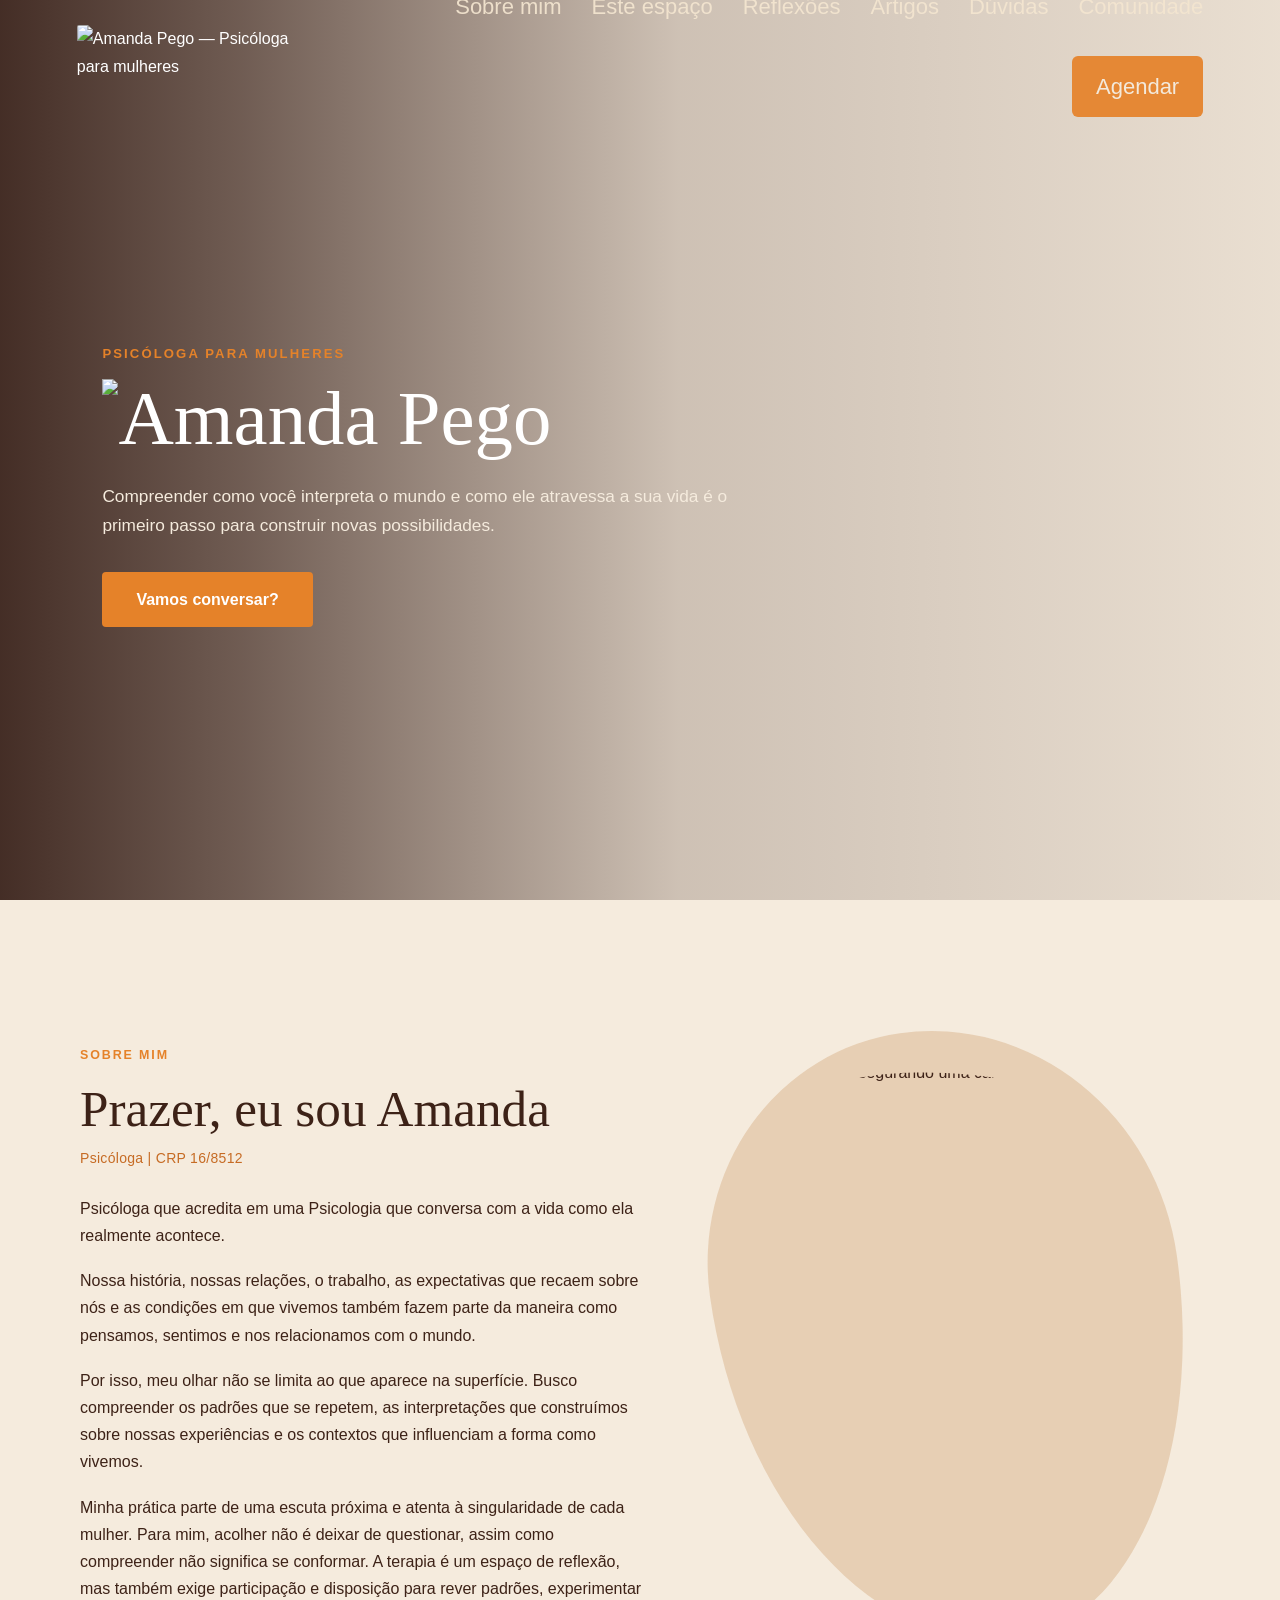
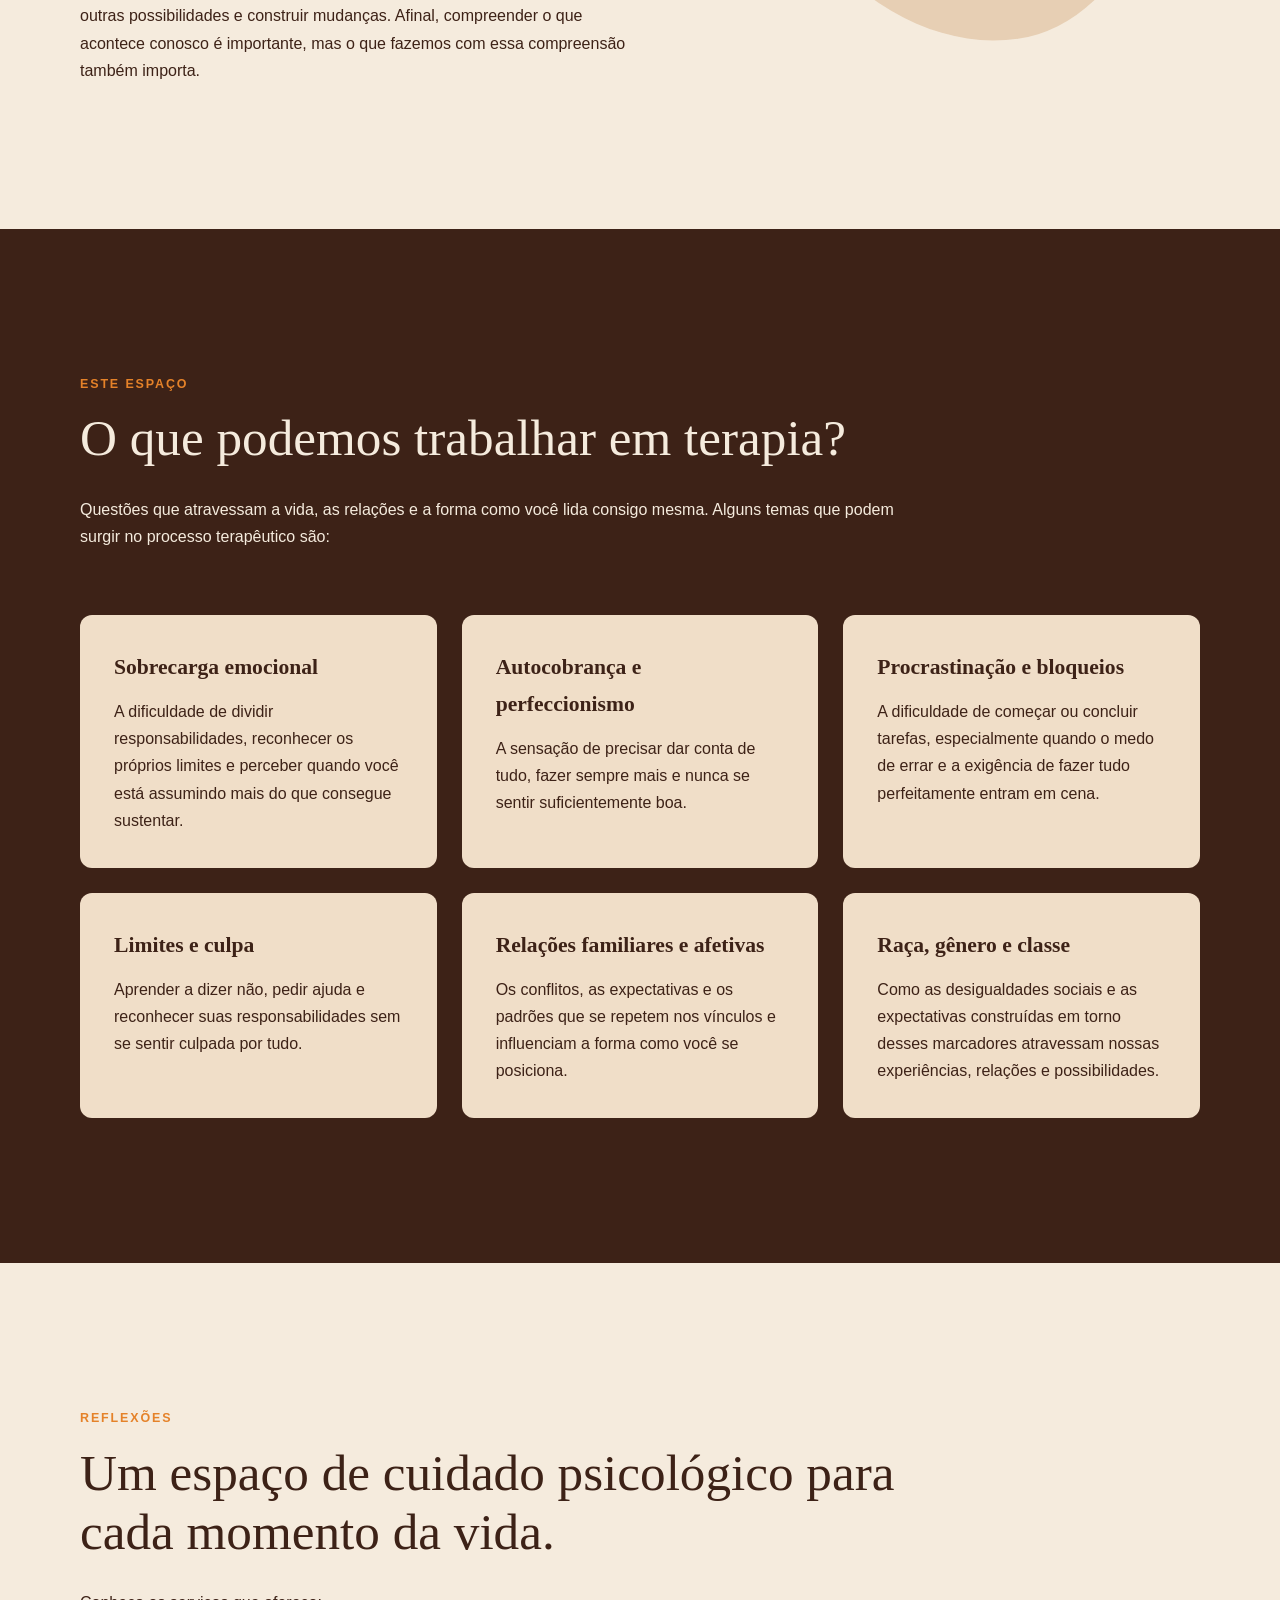
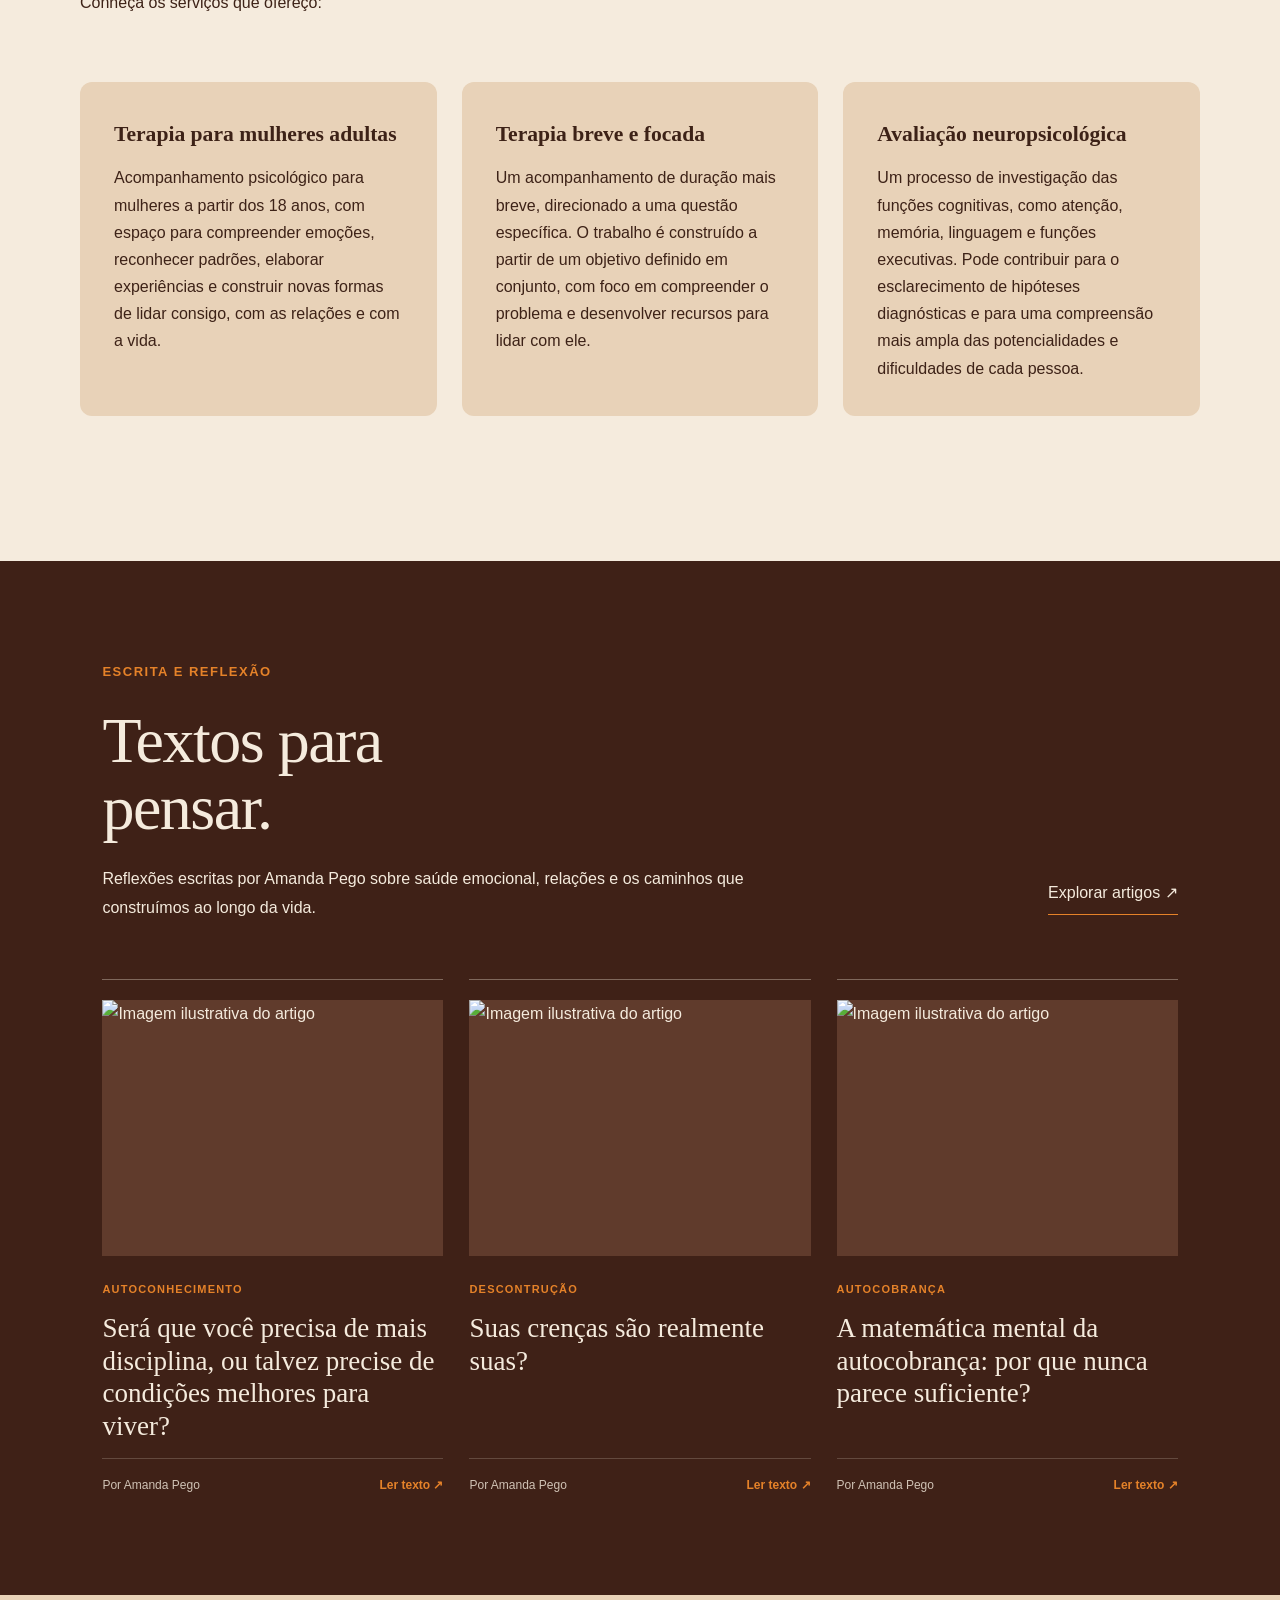
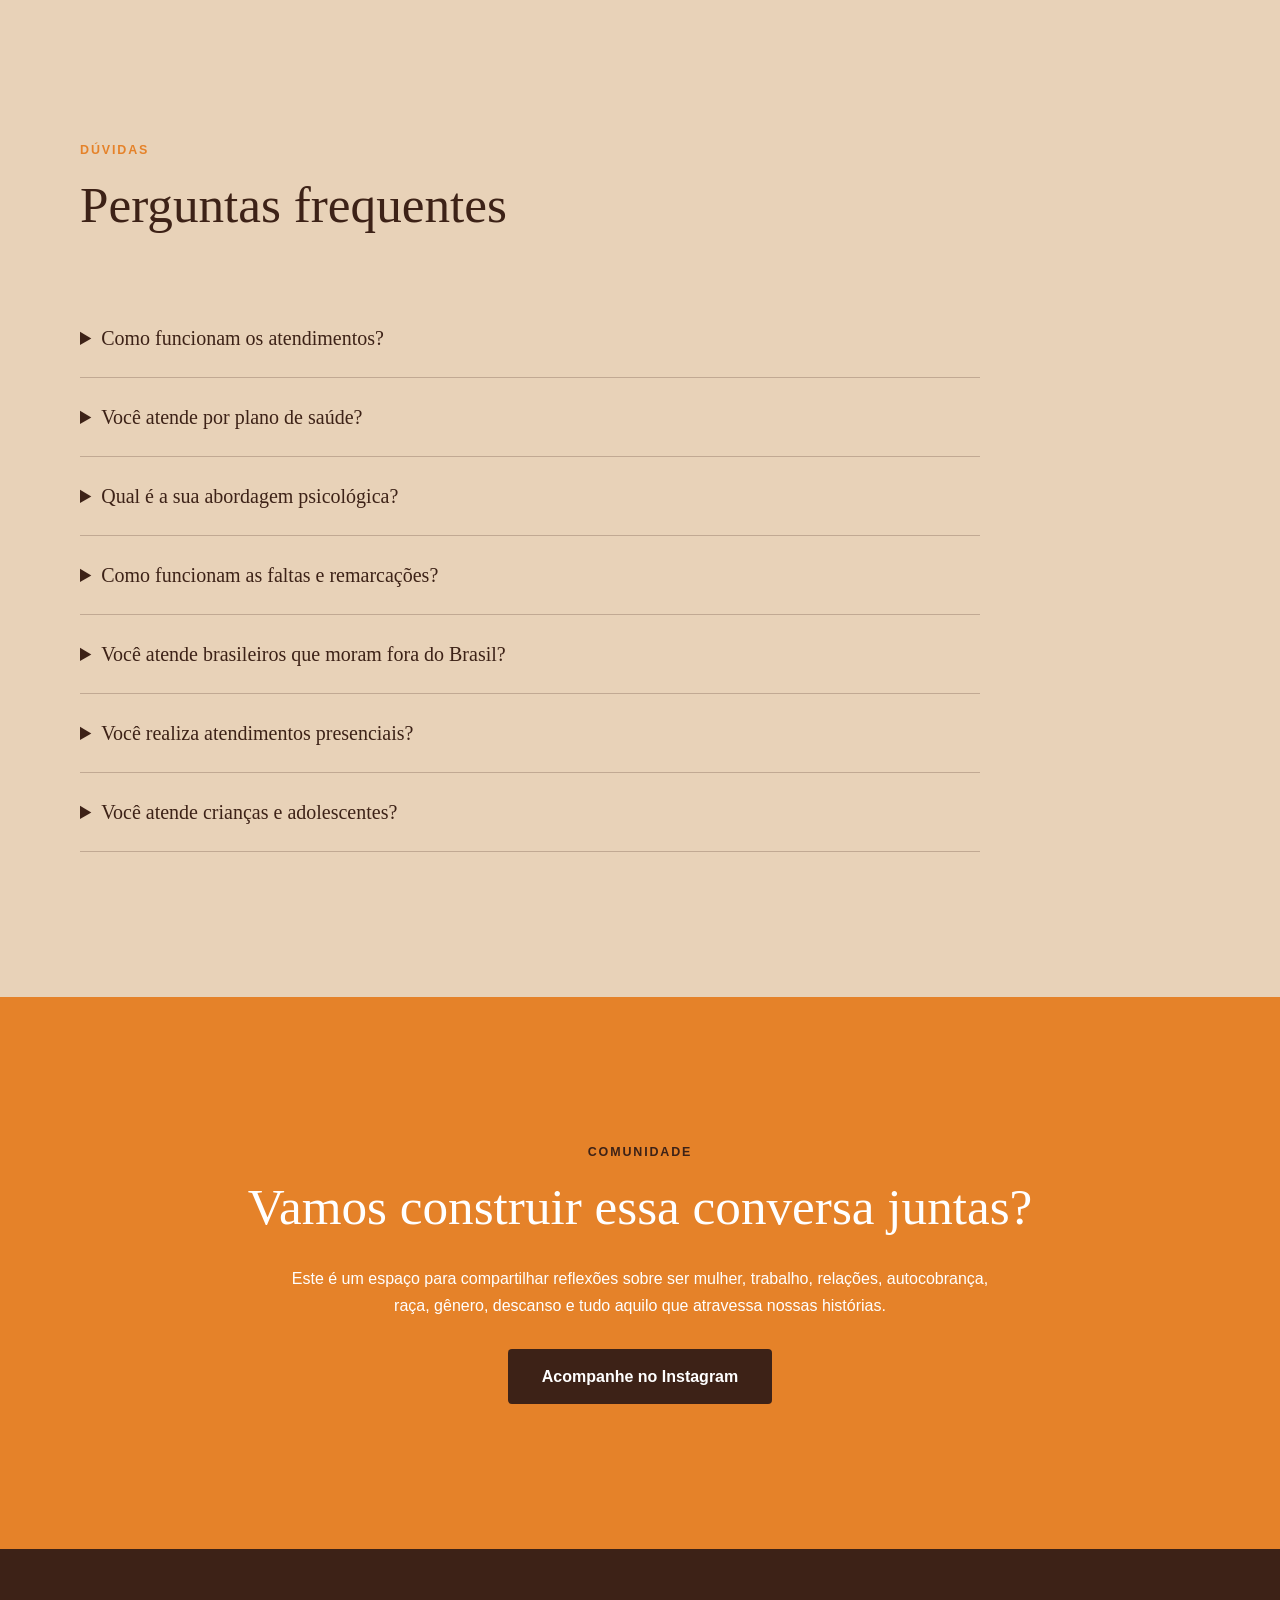
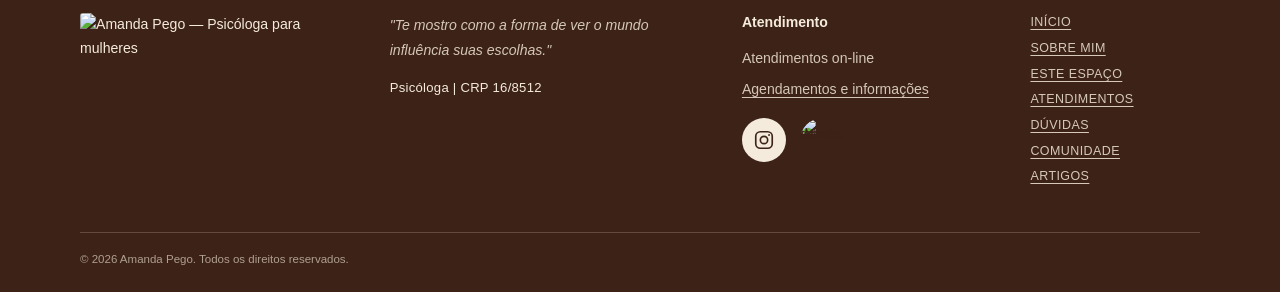
==== index.html @ 1287acab "Add files via upload" ====
<!DOCTYPE html>
<html lang="pt-BR">
<head>
<meta charset="UTF-8">
<meta name="viewport" content="width=device-width, initial-scale=1.0">
<title>Amanda Pego | Psicóloga para mulheres</title>

  <link rel="stylesheet" href="style.css">
</head>
<body>

<svg width="0" height="0" aria-hidden="true" focusable="false" style="position:absolute">
  <defs>
<clipPath id="organic-photo-shape" clipPathUnits="objectBoundingBox">
  <path d="
    M .20,.045
    C .29,.012 .53,.012 .70,.055
    C .84,.095 .92,.155 .94,.235
    C .965,.325 .915,.385 .895,.445
    C .875,.505 .895,.545 .945,.605
    C .995,.665 .985,.735 .945,.795
    C .895,.865 .795,.895 .705,.925
    C .615,.955 .565,.995 .455,.985
    C .355,.975 .315,.935 .225,.915
    C .125,.89 .075,.825 .065,.745
    C .055,.665 .085,.605 .065,.535
    C .04,.45 .02,.37 .04,.285
    C .065,.19 .105,.085 .20,.045
    Z"/>
</clipPath>
  </defs>
</svg>

<section class="hero" id="inicio">
  <header class="topbar">
    <a class="brand" href="#inicio"><img src="assets/Ativo 12.svg" alt="Amanda Pego — Psicóloga para mulheres" class="official-logo"></a>
    <button class="menu-toggle" aria-label="Abrir menu" aria-controls="mobile-menu" aria-expanded="false">
      <span></span><span></span><span></span>
    </button>
    <nav>
      <a href="#sobre">Sobre mim </a>
      <a href="#espaco">Este espaço</a>
      <a href="#reflexoes">Reflexões</a>
      <a href="#artigos">Artigos</a>
      <a href="#duvidas">Dúvidas</a> 
      <a href="#comunidade">Comunidade</a>
      <a href="#agendamento" class="btn-agendar">Agendar</a>
    </nav>
  </header>
  <div class="menu-backdrop" aria-hidden="true"></div>
  <aside class="mobile-menu" id="mobile-menu" aria-hidden="true">
    <button class="menu-close" aria-label="Fechar menu">×</button>  
    <div class="mobile-menu-title"><a href="#agendamento" class="btn-agendar">Agendar</a></div>
    <nav class="mobile-nav">
      <a href="#sobre">Sobre mim</a>
      <a href="#espaco">Este espaço</a>
      <a href="#reflexoes">Reflexões</a>
      <a href="#artigos">Artigos</a>
      <a href="#duvidas">Dúvidas</a>
      <a href="#comunidade">Comunidade</a>
    </nav>
  </aside>

  <div class="hero-content">
    <p class="eyebrow">Psicóloga para mulheres</p>
    <h1><img src="assets/Ativo 14.svg" alt="Amanda Pego" class="logo"></h1>
    <p class="hero-lead">Compreender como você interpreta o mundo e como ele atravessa a sua vida é o primeiro passo para construir novas possibilidades.</p>
    <a class="btn" href="#sobre">Vamos conversar?</a>
  </div>
</section>

<main>
<section class="intro" id="sobre"><div class="wrap two-col">
 <div><p class="kicker">Sobre mim</p><h2>Prazer, eu sou Amanda</h2>
  <p class="crp-amanda">
    Psicóloga | CRP 16/8512
</p>
 <p>Psicóloga que acredita em uma Psicologia que conversa com a vida como ela realmente acontece.</p>
 <p>Nossa história, nossas relações, o trabalho, as expectativas que recaem sobre nós e as condições em que vivemos também fazem parte da maneira como pensamos, sentimos e nos relacionamos com o mundo.</p>
 <p>Por isso, meu olhar não se limita ao que aparece na superfície. Busco compreender os padrões que se repetem, as interpretações que construímos sobre nossas experiências e os contextos que influenciam a forma como vivemos.</p>
 <p>Minha prática parte de uma escuta próxima e atenta à singularidade de cada mulher. Para mim, acolher não é deixar de questionar, assim como compreender não significa se conformar. A terapia é um espaço de reflexão, mas também exige participação e disposição para rever padrões, experimentar outras possibilidades e construir mudanças. Afinal, compreender o que acontece conosco é importante, mas o que fazemos com essa compreensão também importa.  </p>

</div>
 <div class="about-photo"><img src="assets/foto-sobre.jpg" alt="Amanda Pego segurando uma caneca"></div>
</div></section>

<section class="service" id="espaco"><div class="wrap">
 <div class="section-heading"><p class="kicker">Este espaço</p><h2>O que podemos trabalhar em terapia?</h2>
 <p>Questões que atravessam a vida, as relações e a forma como você lida consigo mesma. Alguns temas que podem surgir no processo terapêutico são:</p></div>
 <div class="pain-grid">
  <article><h3>Sobrecarga emocional</h3><p>A dificuldade de dividir responsabilidades, reconhecer os próprios limites e perceber quando você está assumindo mais do que consegue sustentar.</p></article>
  <article><h3>Autocobrança e perfeccionismo</h3><p>A sensação de precisar dar conta de tudo, fazer sempre mais e nunca se sentir suficientemente boa.</p></article>
  <article><h3>Procrastinação e bloqueios</h3><p>A dificuldade de começar ou concluir tarefas, especialmente quando o medo de errar e a exigência de fazer tudo perfeitamente entram em cena.</p></article>
   <article><h3>Limites e culpa</h3><p>Aprender a dizer não, pedir ajuda e reconhecer suas responsabilidades sem se sentir culpada por tudo.</p></article>
  <article><h3>Relações familiares e afetivas</h3><p>Os conflitos, as expectativas e os padrões que se repetem nos vínculos e influenciam a forma como você se posiciona.</p></article>
  <article><h3>Raça, gênero e classe</h3><p>Como as desigualdades sociais e as expectativas construídas em torno desses marcadores atravessam nossas experiências, relações e possibilidades.</p></article>
 </div>
</div></section>

<section class="pain" id="reflexoes"><div class="wrap">
 <div class="section-heading"><p class="kicker">Reflexões</p><h2>Um espaço de cuidado psicológico para cada momento da vida.</h2>
 <p>Conheça os serviços que ofereço:</p></div>
 <div class="pain-grid">
  <article><h3>Terapia para mulheres adultas</h3><p>Acompanhamento psicológico para mulheres a partir dos 18 anos, com espaço para compreender emoções, reconhecer padrões, elaborar experiências e construir novas formas de lidar consigo, com as relações e com a vida.</p></article>
  <article><h3>Terapia breve e focada</h3><p>Um acompanhamento de duração mais breve, direcionado a uma questão específica. O trabalho é construído a partir de um objetivo definido em conjunto, com foco em compreender o problema e desenvolver recursos para lidar com ele.</p></article>
  <article><h3>Avaliação neuropsicológica</h3><p>Um processo de investigação das funções cognitivas, como atenção, memória, linguagem e funções executivas. Pode contribuir para o esclarecimento de hipóteses diagnósticas e para uma compreensão mais ampla das potencialidades e dificuldades de cada pessoa.</p></article>
 </div>
</div></section>





<section class="artigos-amanda" id="artigos">
  <div class="artigos-container">

    <span class="artigos-etiqueta">ESCRITA E REFLEXÃO</span>

    <div class="artigos-cabecalho">
      <div>
        <h2>Textos para<br> pensar.</h2>
        <p class="artigos-intro">
          Reflexões escritas por Amanda Pego sobre saúde emocional,
          relações e os caminhos que construímos ao longo da vida.
        </p>
      </div>

      <a href="#lista-artigos" class="artigos-link">
        Explorar artigos ↗
      </a>
    </div>

    <div class="artigos-grid" id="lista-artigos">

      <!-- ARTIGO 1 -->
      <article class="artigo-card">

        <a href="artigo-1.html" class="artigo-imagem">
          <!-- SUBSTITUA PELO CAMINHO DA SUA IMAGEM -->
          <img
            src="assets/artigo 1.jpg"
            alt="Imagem ilustrativa do artigo"
            loading="lazy"
          >
        </a>

        <div class="artigo-conteudo">
          <span class="artigo-categoria">AUTOCONHECIMENTO</span>

          <h3>
            <a href="artigo-1.html">
              Será que você precisa de mais disciplina, ou talvez precise de condições melhores para viver?

            </a>
          </h3>
          <div class="artigo-rodape">
            <span>Por Amanda Pego</span>
            <a href="artigo-1.html" aria-label="Ler artigo">
              Ler texto <span aria-hidden="true">↗</span>
            </a>
          </div>
        </div>
      </article>

      <!-- ARTIGO 2 -->
      <article class="artigo-card">

        <a href="artigo-2.html" class="artigo-imagem">
          <img
            src="assets/artigo 2.jpg"
            alt="Imagem ilustrativa do artigo"
            loading="lazy"
          >
        </a>

        <div class="artigo-conteudo">
          <span class="artigo-categoria">DESCONTRUÇÃO</span>

          <h3>
            <a href="artigo-2.html">
              Suas crenças são realmente suas?





            </a>
          </h3>
          <div class="artigo-rodape">
            <span>Por Amanda Pego</span>
            <a href="artigo-2.html" aria-label="Ler artigo">
              Ler texto <span aria-hidden="true">↗</span>
            </a>
          </div>
        </div>
      </article>

      <!-- ARTIGO 3 -->
      <article class="artigo-card">

        <a href="artigo-3.html" class="artigo-imagem">
          <img
            src="assets/artigo 3.png"
            alt="Imagem ilustrativa do artigo"
            loading="lazy"
          >
        </a>

        <div class="artigo-conteudo">
          <span class="artigo-categoria">AUTOCOBRANÇA</span>

          <h3>
            <a href="artigo-3.html">
              A matemática mental da autocobrança: por que nunca parece suficiente?
            </a>
          </h3>

        

          <div class="artigo-rodape">
            <span>Por Amanda Pego</span>
            <a href="artigo-3.html" aria-label="Ler artigo">
              Ler texto <span aria-hidden="true">↗</span>
            </a>
          </div>
        </div>
      </article>

    </div>
  </div>
</section>

<section class="faq" id="duvidas"><div class="wrap">
 <div class="section-heading"><p class="kicker">Dúvidas</p><h2>Perguntas frequentes</h2></div>
 <details><summary>Como funcionam os atendimentos?</summary><p>As sessões são on-line, por videochamada, com duração de 50 minutos. Você precisa apenas de um dispositivo com câmera e acesso à internet.</p></details>
 <details><summary>Você atende por plano de saúde?</summary><p>Não atendo diretamente por convênios. Emito recibo para solicitação de reembolso, caso seu plano ofereça essa possibilidade. Os pagamentos são feitos via Pix ou cartão.</p></details>
 <details><summary>Qual é a sua abordagem psicológica?</summary><p>Minha prática tem como base a Terapia Cognitivo-Comportamental (TCC) e abordagens comportamentais, em diálogo com a neuropsicologia e a Psicologia Social.</p></details>
 <details><summary>Como funcionam as faltas e remarcações?</summary><p>As remarcações devem ser solicitadas com pelo menos 24 horas de antecedência. As condições para cancelamentos fora desse prazo seguem o contrato terapêutico.</p></details>
 <details><summary>Você atende brasileiros que moram fora do Brasil?</summary><p>Sim. O atendimento on-line permite acompanhar brasileiros residentes no exterior, respeitando as condições necessárias para a prestação do serviço.</p></details>
  <details><summary>Você realiza atendimentos presenciais?</summary><p>A psicoterapia é exclusivamente on-line. Na avaliação neuropsicológica, a modalidade é definida caso a caso, considerando as necessidades da avaliação e os instrumentos autorizados para uso em cada formato.</p></details>
 <details><summary>Você atende crianças e adolescentes?</summary><p>Atualmente, meu trabalho é voltado para mulheres adultas, a partir dos 18 anos. Se precisar, posso indicar outros profissionais.  </p></details>
</div></section>

<section class="contact" id="comunidade"><div class="wrap community-box">
 <p class="kicker">Comunidade</p><h2>Vamos construir essa conversa juntas?</h2>
 <p>Este é um espaço para compartilhar reflexões sobre ser mulher, trabalho, relações, autocobrança, raça, gênero, descanso e tudo aquilo que atravessa nossas histórias.</p>
 <a class="btn" href="#">Acompanhe no Instagram</a>
</div></section>
</main>

<footer class="site-footer" id="rodape">
  <div class="wrap footer-grid">
    <!-- COLUNA 1: identidade visual -->
    <div class="footer-brand">
      <a href="#inicio" aria-label="Voltar ao início">
        <img src="assets/Ativo 12.svg" alt="Amanda Pego — Psicóloga para mulheres" class="footer-logo">
      </a>
    </div>

    <!-- COLUNA 2: apresentação profissional -->
    <div class="footer-about">
      <p><em>"Te mostro como a forma de ver o mundo influência suas escolhas."</em></p>
      <span class="footer-crp">Psicóloga | CRP 16/8512</span>
    </div>

    <!-- COLUNA 3: atendimento e contato -->
    <div class="footer-contact">
      <h2>Atendimento</h2>
      <p>Atendimentos on-line</p>
      <!-- Insira no href o link oficial de WhatsApp para agendamentos. -->
      <a href="#" class="footer-contact-link">Agendamentos e informações</a>
      <div class="footer-social" aria-label="Redes sociais">
        <a href="#" class="footer-social-link" aria-label="Instagram" title="Instagram">
          <svg viewBox="0 0 24 24" aria-hidden="true"><rect x="3" y="3" width="18" height="18" rx="5"/><circle cx="12" cy="12" r="4"/><circle cx="17.5" cy="6.5" r="1" class="social-dot"/></svg>
        </a>
        <a href="#" class="footer-social-link footer-whatsapp-link" aria-label="WhatsApp" title="WhatsApp">
          <img src="assets/whatsapp-rodape.png" alt="Ícone do WhatsApp" class="footer-whatsapp-icon">
        </a>
      </div>
    </div>

    <!-- COLUNA 4: navegação -->
    <nav class="footer-nav" aria-label="Navegação do rodapé">
      <a href="#inicio">INÍCIO</a>
      <a href="#sobre">SOBRE MIM</a>
      <a href="#espaco">ESTE ESPAÇO</a>
      <a href="#reflexoes">ATENDIMENTOS</a>
      <a href="#duvidas">DÚVIDAS</a>
      <a href="#comunidade">COMUNIDADE</a>
      <a href="#artigos">ARTIGOS</a>
    </nav>
  </div>

  <div class="wrap footer-bottom">
    <p>© 2026 Amanda Pego. Todos os direitos reservados.</p>

  </div>
</footer>

<script>

  
document.addEventListener('DOMContentLoaded', function () {
  const topbar = document.querySelector('.topbar');

  window.addEventListener('scroll', function () {
    if (window.scrollY > 50) {
      topbar.classList.add('scrolled');
    } else {
      topbar.classList.remove('scrolled');
    }
  });

  const toggle = document.querySelector('.menu-toggle');
  const menu = document.querySelector('.mobile-menu');
  const backdrop = document.querySelector('.menu-backdrop');
  const close = document.querySelector('.menu-close');
  const links = document.querySelectorAll('.mobile-nav a');

  function openMenu() {
    menu.classList.add('is-open');
    backdrop.classList.add('is-open');
    menu.setAttribute('aria-hidden','false');
    backdrop.setAttribute('aria-hidden','false');
    toggle.setAttribute('aria-expanded','true');
    document.body.classList.add('menu-open');
  }

  function closeMenu() {
    menu.classList.remove('is-open');
    backdrop.classList.remove('is-open');
    menu.setAttribute('aria-hidden','true');
    backdrop.setAttribute('aria-hidden','true');
    toggle.setAttribute('aria-expanded','false');
    document.body.classList.remove('menu-open');
  }

  toggle.addEventListener('click', openMenu);
  close.addEventListener('click', closeMenu);
  backdrop.addEventListener('click', closeMenu);
  links.forEach(link => link.addEventListener('click', closeMenu));
  document.addEventListener('keydown', e => {
    if (e.key === 'Escape') closeMenu();
  });

});
</script>

</body></html>
---- style.css ----
*{box-sizing:border-box;margin:0;padding:0}
html{scroll-behavior:smooth}
body{font-family:'Varela Round',Helvetica,sans-serif;background:#F3E5D0;color:#3D2217;line-height:1.7}
a{color:inherit;text-decoration:none}
.wrap{width:min(1120px,88%);margin:auto}


.hero {
  min-height: 100vh;
  position: relative;
  display: flex;
  align-items: center;

  background-image:
    linear-gradient(90deg,rgba(49,25,18,.90) 0%,rgba(49,25,18,.68) 19%,rgba(49,25,18,.20) 53%,rgba(49,25,18,.06) 100%),
    url("assets/hero.jpg");

  background-size: cover;
  background-position: center 20%;
  background-repeat: no-repeat;
  color:#fff;
  overflow:hidden;
}

.about-photo::after {
    display: none !important;
    content: none !important;
}

.logo {
    width: 800px;
    height: auto;
}

.topbar {
  position: fixed;
  top: 0;
  left: 0;
  width: 100%;
  height: 105px;
  padding: 20px 6%;

  display: flex;
  align-items: center;
  justify-content: space-between;

  z-index: 1000;

  background: transparent;
  backdrop-filter: none;
  -webkit-backdrop-filter: none;

  transition: background 0.35s ease, backdrop-filter 0.35s ease;
}

.topbar.scrolled {
  background: rgba(61, 34, 23, 0.78);
  backdrop-filter: blur(10px);
  -webkit-backdrop-filter: blur(10px);
  border-bottom: 1px solid rgba(255,255,255,0.08);
}


.topbar.scrolled {
  background: rgba(61, 34, 23, 0.78);
  backdrop-filter: blur(10px);
  -webkit-backdrop-filter: blur(10px);
  border-bottom: 1px solid rgba(255,255,255,0.08);
}


.brand img{width:150px;max-height:72px;object-fit:contain;filter:brightness(0) invert(1);opacity:.96}
nav{display:flex;gap:30px;align-items:center}
nav a{font-size:22px;color:#f3e5d0;opacity:.92}
nav a:hover{opacity:1}
.hero-content{position:relative;z-index:2;width:min(720px,88%);margin-left:12%;padding-top:70px}
.eyebrow{font-size:.82rem;letter-spacing:.16em;text-transform:uppercase;color:#F3E5D0;font-weight:700}
h1{font-family:Georgia,serif;font-size:clamp(3.2rem,6vw,6rem);font-weight:400;line-height:1.05;margin:14px 0 22px}
.hero-lead{font-size:clamp(1rem,1.35vw,1.22rem);max-width:670px;color:#F5EBDD;margin-bottom:32px}
.btn{display:inline-block;background:#E58229;color:#fff;padding:14px 34px;border-radius:4px;font-weight:700}
.btn:hover{filter:brightness(1.08)}
.hero-photo-note{position:absolute;right:4%;bottom:4%;z-index:2;font-size:.68rem;background:rgba(55,29,21,.78);padding:8px 12px;border-radius:4px}

main section{padding:145px 0}
.kicker{font-size:.78rem;text-transform:uppercase;letter-spacing:.15em;font-weight:700;color:#E58229;margin-bottom:14px}
h2{font-family:Georgia,serif;font-weight:400;font-size:clamp(2.2rem,4vw,3.8rem);line-height:1.15;margin-bottom:28px}
h3{font-family:Georgia,serif;font-size:1.35rem;margin-bottom:12px}
p+p{margin-top:18px}
.two-col{display:grid;grid-template-columns:1.1fr .9fr;gap:90px;align-items:center}
.photo-placeholder{height:540px;border-radius:180px 180px 12px 12px;background:#DDBB96;display:grid;place-items:center;font-size:.75rem;letter-spacing:.12em}
.service,.steps{background:#3D2217;color:#F5EBDD}
.service .kicker,.steps .kicker{color:#E58229}
.section-heading{max-width:820px;margin-bottom:65px}
.pain-grid,.step-grid{display:grid;grid-template-columns:repeat(3,1fr);gap:25px}
.pain-grid article{background:#E8D2B8;padding:34px;border-radius:12px;min-height:190px}
.service .pain-grid article{background:#F0DEC8;color:#3D2217}
.pain{background:#F5EBDD}
.step-grid article{border-top:1px solid rgba(255,255,255,.35);padding:28px 12px 10px 0}
.step-grid span{font-family:Georgia,serif;font-size:2rem;color:#E58229}
.secondary-note{margin-top:45px;opacity:.78}
.faq{background:#E8D2B8}
details{max-width:900px;border-bottom:1px solid rgba(75,45,36,.25);padding:22px 0}
summary{font-family:Georgia,serif;font-size:1.25rem;cursor:pointer}
details p{padding:14px 0}
.contact{background:#E58229;color:#fff;text-align:center}
.community-box{max-width:820px}
.community-box .kicker{color:#3D2217}
.community-box p{max-width:700px;margin-left:auto;margin-right:auto}
.community-box .btn{margin-top:30px;background:#3D2217}
footer{background:#3D2217;color:#E8D2B8;padding:60px 0;text-align:center;font-size:.85rem}

.hero-content {
  margin-left: 8% !important;
}

/* Telas grandes */
@media (min-width: 1440px) {
  .hero-content {
    margin-left: 8% !important;
  }
}

.about-photo{
  width:100%;
  max-width:500px;
  margin-left:auto;
  position:relative;
  overflow:visible;
  filter:drop-shadow(0 18px 34px rgba(75,45,36,.16));
}
.about-photo::before{
  content:"";
  position:absolute;
  width:104%;
  height:98%;
  left:-7%;
  top:-4%;
  background:#E2C5A5;
  opacity:.68;
  z-index:-1;
  border-radius:43% 57% 58% 42% / 35% 40% 60% 65%;
  transform:rotate(-7deg);
}
.about-photo img{
  display:block;
  width:100%;
  height:610px;
  object-fit:cover;
  object-position:center 25%;
  clip-path:polygon(
    18% 2%, 42% 0%, 68% 4%, 89% 13%, 97% 30%,
    94% 47%, 100% 61%, 93% 77%, 78% 91%, 57% 99%,
    34% 96%, 14% 87%, 5% 70%, 7% 53%, 2% 37%, 7% 18%
  );
  border-radius:10%;
}
@media(max-width:900px){
  .about-photo{margin:0 auto;max-width:440px}
  .about-photo img{height:560px}
}

/* ===== RESPONSIVIDADE: desktop, tablet e celular ===== */
img{max-width:100%;height:auto}
.topbar{gap:24px}
.hero-content{max-width:760px}
nav{flex-wrap:wrap;justify-content:flex-end}

/* Tablet */
@media (min-width: 601px) and (max-width: 1024px){
  .wrap{width:min(90%,920px)}
  .topbar{height:auto;padding:22px 5%;align-items:flex-start}
  .brand img{width:125px}
  nav{gap:14px 20px;max-width:72%}
  nav a{font-size:.84rem}

  .hero{
    min-height:100svh;
    background-position: center 10%;
  }
  .hero-content{
    width:56%;
    margin-left:7%;
    padding-top:100px;
  }
  h1{font-size:clamp(3rem,7vw,4.7rem)}
  .hero-lead{font-size:1rem}

  main section{padding:110px 0}
  .two-col{grid-template-columns:1fr 0.82fr;gap:50px}
  .photo-placeholder,.about-photo img{height:480px}
  .pain-grid{grid-template-columns:repeat(2,1fr)}
  .step-grid{grid-template-columns:repeat(3,1fr)}
}

/* Celular */
@media (max-width: 600px){
  body{overflow-x:hidden}
  .wrap{width:88%}

  .hero{
    min-height:100svh;
    align-items:flex-end;
    background-position:64% center;
  }
  .hero::after{
    content:"";
    position:absolute;
    inset:0;
    background:linear-gradient(to top,rgba(42,23,18,.92) 0%,rgba(42,23,18,.52) 48%,rgba(42,23,18,.12) 75%);
    pointer-events:none;
  }
  .topbar{
    height:auto;
    padding:18px 6%;
    align-items:center;
    z-index:6;
  }
  .brand img{width:112px}
  nav{display:none}

  .hero-content{
    z-index:3;
    width:88%;
    margin:0 auto;
    padding:0 0 11vh;
  }
  .eyebrow{font-size:.72rem}
  h1{font-size:clamp(2.65rem,13vw,4rem);margin:10px 0 16px}
  .hero-lead{font-size:.98rem;line-height:1.55;margin-bottom:24px}
  .btn{padding:12px 22px;font-size:.9rem}

  main section{padding:78px 0}
  h2{font-size:clamp(2rem,10vw,2.8rem)}
  .section-heading{margin-bottom:42px}
  .two-col{grid-template-columns:1fr;gap:42px}
  .pain-grid,.step-grid{grid-template-columns:1fr;gap:18px}
  .pain-grid article{min-height:auto;padding:26px}
  .step-grid article{padding:24px 0}
  .photo-placeholder,.about-photo img{height:470px}
  .about-photo{width:100%;max-width:100%;margin:0 auto;border-radius:150px 150px 12px 12px}
  details{padding:18px 0}
  summary{font-size:1.08rem}
  footer{padding:34px 0}
}

/* Celulares pequenos */
@media (max-width: 380px){
  .hero-content{padding-bottom:8vh}
  h1{font-size:2.55rem}
  .hero-lead{font-size:.92rem}
  main section{padding:64px 0}
}

/* Telas grandes */
@media (min-width: 1440px){
  .wrap{width:min(1180px,84%)}
  .hero-content{margin-left:max(10%,calc((100vw - 1320px)/2))}
  main section{padding:165px 0}
}


.menu-toggle,.mobile-menu,.menu-backdrop{display:none}

@media(max-width:600px){
  .topbar{justify-content:space-between}
  .menu-toggle{
    display:flex;position:relative;z-index:10;width:46px;height:46px;
    border:1px solid rgba(255,255,255,.55);border-radius:50%;
    background:rgba(54,29,22,.34);backdrop-filter:blur(8px);
    align-items:center;justify-content:center;flex-direction:column;gap:5px;
    cursor:pointer;
  }
  .menu-toggle span{display:block;width:19px;height:2px;background:#fff;border-radius:4px}
  .menu-backdrop{
    position:fixed;inset:0;background:rgba(28,16,12,.58);
    z-index:98;opacity:0;transition:opacity .3s ease;
  }
  .menu-backdrop.is-open{display:block;opacity:1}
  .mobile-menu{
    display:flex;position:fixed;top:0;right:0;width:min(82vw,340px);height:100dvh;
    background:#3D2217;color:#F5EBDD;z-index:99;padding:88px 34px 40px;
    flex-direction:column;transform:translateX(105%);
    transition:transform .32s ease;box-shadow:-15px 0 40px rgba(0,0,0,.22);
  }
  .mobile-menu.is-open{transform:translateX(0)}
  .menu-close{
    position:absolute;right:24px;top:22px;width:42px;height:42px;
    border:0;background:transparent;color:#fff;font-size:2.2rem;
    line-height:1;cursor:pointer;
  }
  .mobile-menu-title{
    font-family:'Varela Round';font-size:1.8rem;margin-bottom:30px;color:#B86D1D;
  }
  .mobile-nav{display:flex!important;flex-direction:column;align-items:stretch;gap:0;max-width:none}
  .mobile-nav a{
    display:block;color:#fff;font-family:'Varela Round';font-size:1.25rem;
    padding:15px 0;border-bottom:1px solid rgba(255,255,255,.16);
  }
  body.menu-open{overflow:hidden}
}


/* Formato orgânico da foto "Sobre mim" */
@media(max-width:600px){
  .about-photo{
    width:92%;
    max-width:410px;
    margin:10px auto 0;
    border-radius:0;
  }
  .about-photo img{
    height:500px;
    border-radius:10%;
  }
}


/* CORREÇÃO: recorte orgânico com curvas suaves, sem quinas */
.about-photo{
  position:relative !important;
  overflow:visible !important;
  border-radius:0 !important;
  isolation:isolate;
}
.about-photo::before{
  content:"";
  position:absolute;
  z-index:-1;
  width:106%;
  height:98%;
  left:-5%;
  top:-5%;
  background:#E2C5A5;
  opacity:.68;
  border-radius:46% 54% 43% 57% / 42% 38% 62% 58%;
  transform:rotate(-7deg);
}
.about-photo::after{
  content:"";
  position:absolute;
  z-index:-1;
  width:76%;
  height:78%;
  right:-7%;
  bottom:-3%;
  border:2px solid rgba(169,104,54,.72);
  border-left-color:transparent;
  border-top-color:transparent;
  border-radius:50%;
  transform:rotate(-12deg);
  pointer-events:none;
}
.about-photo img{
  display:block !important;
  width:100% !important;
  height:610px !important;
  object-fit:cover !important;
  object-position:center 25% !important;
  clip-path:url(#organic-photo-shape) !important;
  -webkit-clip-path:url(#organic-photo-shape) !important;
  border-radius:0 !important;
}
@media(max-width:900px){
  .about-photo{max-width:440px !important;margin:0 auto !important}
  .about-photo img{height:560px !important}
}
@media(max-width:600px){
  .about-photo{width:92% !important;max-width:410px !important}
  .about-photo img{height:500px !important}
}


/* ===== FOTO SOBRE MIM — FORMATO ORGÂNICO FINAL ===== */
.about-photo{
  width:100% !important;
  max-width:510px !important;
  margin-left:auto !important;
  position:relative !important;
  overflow:visible !important;
  border-radius:0 !important;
  isolation:isolate;
  filter:drop-shadow(0 16px 30px rgba(75,45,36,.10));
}
.about-photo::before{
  content:"";
  position:absolute;
  z-index:-2;
  width:106%;
  height:100%;
  left:-5%;
  top:-5%;
  background:#E2C5A5;
  opacity:.78;
  border-radius:44% 56% 42% 58% / 35% 40% 60% 65%;
  transform:rotate(-7deg);
}
.about-photo::after{
  content:"";
  position:absolute;
  z-index:-1;
  width:54%;
  height:66%;
  right:-9%;
  bottom:-3%;
  border:2px solid rgba(169,104,54,.78);
  border-left-color:transparent;
  border-top-color:transparent;
  border-radius:45% 55% 52% 48% / 58% 42% 58% 42%;
  transform:rotate(-10deg);
  pointer-events:none;
}
.about-photo img{
  display:block !important;
  width:100% !important;
  height:620px !important;
  object-fit:cover !important;
  object-position:center 27% !important;
  clip-path:url(#organic-photo-shape) !important;
  -webkit-clip-path:url(#organic-photo-shape) !important;
  border-radius:0 !important;
}

/* pequeno detalhe botânico inspirado na referência */
.about-photo .organic-leaf{display:none}

@media (min-width:601px) and (max-width:1024px){
  .about-photo{max-width:445px !important}
  .about-photo img{height:555px !important}
}
@media (max-width:600px){
  .about-photo{
    width:94% !important;
    max-width:390px !important;
    margin:12px auto 0 !important;
  }
  .about-photo img{
    height:490px !important;
    object-position:center 25% !important;
  }
  .about-photo::before{width:105%;left:-3%;top:-3%}
  .about-photo::after{right:-6%;bottom:-1%}
}


/* ===== RECORTE ORGÂNICO — REFERÊNCIA EXATA ===== */
.about-photo{
  width:100% !important;
  max-width:500px !important;
  margin-left:auto !important;
  position:relative !important;
  overflow:visible !important;
  border-radius:0 !important;
  isolation:isolate;
  filter:none !important;
}
.about-photo::before{
  content:"";
  position:absolute;
  z-index:-2;
  width:101%;
  height:101%;
  left:-4%;
  top:-5%;
  background:#E2C5A5;
  opacity:.72;
  border-radius:48% 52% 45% 55% / 38% 42% 58% 62%;
  transform:rotate(-8deg);
}
.about-photo::after{
  content:"";
  position:absolute;
  z-index:-1;
  width:34%;
  height:38%;
  right:-3%;
  bottom:1%;
  border-right:2px solid rgba(169,104,54,.82);
  border-bottom:2px solid rgba(169,104,54,.82);
  border-radius:0 0 70% 0;
  transform:rotate(12deg);
  pointer-events:none;
}
.about-photo img{
  display:block !important;
  width:100% !important;
  height:610px !important;
  object-fit:cover !important;
  object-position:center 24% !important;
  clip-path:url(#organic-photo-shape) !important;
  -webkit-clip-path:url(#organic-photo-shape) !important;
  border-radius:0 !important;
}
@media (min-width:601px) and (max-width:1024px){
  .about-photo{max-width:440px !important}
  .about-photo img{height:545px !important}
}
@media(max-width:600px){
  .about-photo{width:92% !important;max-width:390px !important;margin:10px auto 0 !important}
  .about-photo img{height:485px !important;object-position:center 24% !important}
}


/* ===== PALETA OFICIAL AMANDA PEGO =====
   Laranja: #B86D1D
   Marrom:  #3D2217
*/
:root{
  --laranja:#E58229;
  --marrom:#3D2217;
  --creme:#F5EBDD;
  --bege:#E8D2B8;
}
body{background:var(--creme);color:var(--marrom)}
.hero .eyebrow,
.kicker {
  color: var(--laranja);
}
.btn{background:var(--laranja);color:#fff}
.service,.steps{background:var(--marrom)}
.contact{background:var(--laranja)}
.community-box .btn{background:var(--marrom)}
footer{background:var(--marrom)}
.mobile-menu{background:var(--marrom)}
.mobile-menu-title{color:var(--laranja)}
.menu-toggle{background:rgba(61,34,23,.52)}
.about-photo::before{background:#E2C5A5 !important}
.about-photo::after{border-color:rgba(184,109,29,.82) !important;border-left-color:transparent !important;border-top-color:transparent !important}

.official-logo{
  width:225px !important;
  max-height:82px !important;
  height:auto !important;
  object-fit:contain !important;
  filter:none !important;
  opacity:1 !important;
  display:block;
  border-radius:2px;
}
.footer-logo-wrap{display:flex;justify-content:center;margin-bottom:center}
.footer-logo{
  width:min(330px,78vw);
  height:auto;
  display:block;
  border-radius:3px;
}
@media(max-width:1024px){
  .official-logo{width:190px !important}
}
@media(max-width:600px){
  .official-logo{width:150px !important;max-height:60px !important}
}

.btn-agendar {
  display: inline-block;
  background-color: #E58229;
  color: #F5EBDD;
  padding: 12px 24px;
  border-radius: 6px;
  text-decoration: none;
  font-weight: 500;
  transition: background-color 0.3s ease;
}

.btn-agendar:hover {
  background-color: #E58229;
  color: #F5EBDD;

  
}


@media (max-width: 768px) {
  .btn-agendar {
    display: inline-block;
    padding: 10px 18px;
    font-size: 14px;
  }
}



/* SEÇÃO DE ARTIGOS — AMANDA PEGO */

.artigos-amanda {
  background-color: #3F2117;
  color: #F5EBDD;
  padding: 100px 0;
}

.artigos-container {
  width: 84%;
  max-width: 1440px;
  margin: 0 auto;
}

.artigos-etiqueta {
  display: block;
  color: #E58229;
  font-size: 13px;
  font-weight: 700;
  letter-spacing: 1.5px;
  margin-bottom: 24px;
}

.artigos-cabecalho {
  display: flex;
  justify-content: space-between;
  align-items: flex-end;
  gap: 40px;
  margin-bottom: 56px;
}

.artigos-cabecalho h2 {
  font-family: Georgia, "Times New Roman", serif;
  font-size: clamp(42px, 5vw, 68px);
  line-height: 1.05;
  font-weight: 400;
  margin: 0 0 24px;
  letter-spacing: -1.5px;
}

.artigos-intro {
  max-width: 650px;
  font-size: 16px;
  line-height: 1.8;
  margin: 0;
}

.artigos-link {
  color: #F5EBDD;
  text-decoration: none;
  border-bottom: 1px solid #E58229;
  padding-bottom: 8px;
  white-space: nowrap;
  margin-bottom: 8px;
  transition: color 0.3s ease;
}

.artigos-link:hover {
  color: #E58229;
}

/* GRADE DE ARTIGOS */

.artigos-grid {
  display: grid;
  grid-template-columns: repeat(3, minmax(0, 1fr));
  gap: 26px;
}

.artigo-card {
  min-width: 0;
  border-top: 1px solid rgba(245, 235, 221, 0.35);
  padding-top: 20px;
}

.artigo-imagem {
  display: block;
  width: 100%;
  aspect-ratio: 4 / 3;
  overflow: hidden;
  background-color: #603B2C;
  margin-bottom: 24px;
}

.artigo-imagem img {
  display: block;
  width: 100%;
  height: 100%;
  object-fit: cover;
  transition: transform 0.5s ease;
}

.artigo-card:hover .artigo-imagem img {
  transform: scale(1.04);
}

.artigo-categoria {
  display: block;
  color: #E58229;
  font-size: 11px;
  font-weight: 700;
  letter-spacing: 1.2px;
  margin-bottom: 14px;
}

.artigo-conteudo h3 {
  font-family: Georgia, "Times New Roman", serif;
  font-size: 27px;
  line-height: 1.2;
  font-weight: 400;
  margin: 0 0 16px;
}

.artigo-conteudo h3 a {
  color: #F5EBDD;
  text-decoration: none;
  transition: color 0.3s ease;
}

.artigo-conteudo h3 a:hover {
  color: #E58229;
}

.artigo-conteudo p {
  font-size: 15px;
  line-height: 1.75;
  margin: 0 0 26px;
}

.artigo-rodape {
  display: flex;
  justify-content: space-between;
  align-items: center;
  gap: 12px;
  border-top: 1px solid rgba(245, 235, 221, 0.2);
  padding-top: 16px;
  font-size: 12px;
}

.artigo-rodape > span {
  opacity: 0.8;
}

.artigo-rodape a {
  color: #E58229;
  text-decoration: none;
  font-weight: 600;
  white-space: nowrap;
}

.artigo-rodape a:hover {
  color: #E58229;
}

/* TABLETS */

@media (max-width: 1000px) {
  .artigos-container {
    width: 88%;
  }

  .artigos-grid {
    grid-template-columns: repeat(2, minmax(0, 1fr));
    gap: 32px 22px;
  }

  .artigos-cabecalho h2 {
    font-size: 52px;
  }
}

/* CELULARES */

@media (max-width: 600px) {
  .artigos-amanda {
    padding: 64px 0;
  }

  .artigos-container {
    width: 88%;
  }

  .artigos-cabecalho {
    display: block;
    margin-bottom: 36px;
  }

  .artigos-cabecalho h2 {
    font-size: clamp(42px, 11vw, 54px);
    margin-bottom: 20px;
  }

  .artigos-intro {
    font-size: 15px;
  }

  .artigos-link {
    display: inline-block;
    margin-top: 24px;
  }

  .artigos-grid {
    grid-template-columns: 1fr;
    gap: 36px;
  }

  .artigo-card {
    padding-top: 18px;
  }

  .artigo-imagem {
    aspect-ratio: 4 / 3;
    margin-bottom: 20px;
  }

  .artigo-conteudo h3 {
    font-size: 26px;
  }

  .artigo-conteudo p {
    font-size: 14px;
  }
}


/* ===== AJUSTE RESPONSIVO DO MENU MOBILE =====
   Mantém o visual existente e exibe o menu hambúrguer em telas menores. */
@media (max-width: 768px) {
  .topbar {
    justify-content: space-between;
    align-items: center;
  }

  .topbar > nav {
    display: none !important;
  }

  .menu-toggle {
    display: flex !important;
    position: relative;
    z-index: 101;
    flex: 0 0 46px;
    width: 46px;
    height: 46px;
    border: 1px solid rgba(255,255,255,.55);
    border-radius: 50%;
    background: rgba(61,34,23,.65);
    align-items: center;
    justify-content: center;
    flex-direction: column;
    gap: 5px;
    cursor: pointer;
  }

  .menu-toggle span {
    display: block;
    width: 19px;
    height: 2px;
    background: #F5EBDD;
    border-radius: 4px;
  }

  .menu-backdrop {
    display: block;
    position: fixed;
    inset: 0;
    background: rgba(28,16,12,.58);
    z-index: 1001;
    opacity: 0;
    visibility: hidden;
    pointer-events: none;
    transition: opacity .3s ease, visibility .3s ease;
  }

  .menu-backdrop.is-open {
    opacity: 1;
    visibility: visible;
    pointer-events: auto;
  }

  .mobile-menu {
    display: flex;
    position: fixed;
    top: 0;
    right: 0;
    width: min(82vw, 340px);
    height: 100vh;
    height: 100dvh;
    overflow-y: auto;
    background: var(--marrom, #3D2217);
    color: var(--creme, #F5EBDD);
    z-index: 1002;
    padding: 88px 30px 36px;
    flex-direction: column;
    transform: translateX(105%);
    visibility: hidden;
    transition: transform .32s ease, visibility .32s ease;
    box-shadow: -15px 0 40px rgba(0,0,0,.22);
  }

  .mobile-menu.is-open {
    transform: translateX(0);
    visibility: visible;
  }

  .menu-close {
    position: absolute;
    right: 20px;
    top: 18px;
    width: 42px;
    height: 42px;
    border: 0;
    background: transparent;
    color: #F5EBDD;
    font-size: 2.2rem;
    line-height: 1;
    cursor: pointer;
  }

  .mobile-menu-title {
    display: block;
    margin-bottom: 26px;
  }

  .mobile-menu-title .btn-agendar {
    display: inline-block;
    background: var(--laranja, #E58229);
    color: var(--creme, #F5EBDD);
    padding: 10px 18px;
    border-radius: 6px;
    font-size: 14px;
  }

  .mobile-nav {
    display: flex !important;
    flex-direction: column;
    align-items: stretch;
    gap: 0;
    max-width: none;
  }

  .mobile-nav a {
    display: block;
    color: #F5EBDD;
    font-family: inherit;
    font-size: 1.05rem;
    padding: 14px 0;
    border-bottom: 1px solid rgba(255,255,255,.16);
  }

  body.menu-open {
    overflow: hidden;
  }
}
.crp-amanda {
    font-size: 14px;
    font-weight: 500;
    color: #C66B24;
    margin-top: -20px;
    margin-bottom: 24px;
    letter-spacing: 0.3px;
}

/* ===== RODAPÉ EDITORIAL — AMANDA PEGO ===== */
.site-footer{
  background:var(--marrom);
  color:var(--creme);
  padding:64px 0 24px;
  text-align:left;
  font-size:.88rem;
}
.footer-grid{
  display:grid;
  grid-template-columns:1.25fr 1.45fr 1.15fr .8fr;
  gap:clamp(28px,3.5vw,56px);
  align-items:start;
}
.footer-brand{display:flex;flex-direction:column;align-items:flex-start;gap:0}
.footer-brand>a{display:block;max-width:100%}
.site-footer .footer-logo{display:block;width:min(340px,100%);max-height:160px;object-fit:contain;object-position:left center}
.footer-about p{max-width:330px;line-height:1.75;color:rgba(245,235,221,.82);margin:0}
.footer-crp{display:block;margin-top:15px;color:var(--creme);font-size:.82rem;letter-spacing:.02em}
.footer-contact h2{font-family:inherit;font-size:.88rem;font-weight:700;line-height:1.4;margin:0 0 14px;color:var(--creme)}
.footer-contact p,.footer-contact-link{display:block;margin:0 0 9px;color:rgba(245,235,221,.82);line-height:1.6}
.footer-contact-link{text-decoration:underline;text-underline-offset:3px}
.footer-social{display:flex;align-items:center;gap:12px;margin-top:18px}
.footer-social-link{width:38px;height:38px;display:inline-flex;align-items:center;justify-content:center;border-radius:50%;background:var(--creme);color:var(--marrom);transition:transform .2s ease,background .2s ease}
.footer-social-link:hover{transform:translateY(-3px);background:var(--laranja)}
.footer-social-link svg{width:19px;height:19px;fill:none;stroke:currentColor;stroke-width:1.8;stroke-linecap:round;stroke-linejoin:round}
.footer-social-link .social-dot{fill:currentColor;stroke:none}
.footer-contact-link:hover,.footer-nav a:hover{color:var(--laranja)}
.footer-nav{display:flex;flex-direction:column;align-items:flex-start;gap:7px}
.footer-nav a{font-size:.78rem;line-height:1.5;letter-spacing:.035em;text-decoration:underline;text-underline-offset:3px;color:rgba(245,235,221,.9);transition:color .2s ease}
.footer-bottom{display:flex;justify-content:space-between;gap:20px;border-top:1px solid rgba(245,235,221,.2);margin-top:46px;padding-top:18px}
.footer-bottom p{font-size:.72rem;color:rgba(245,235,221,.62);margin:0;line-height:1.5}

@media(max-width:900px){
  .footer-grid{grid-template-columns:1fr 1.4fr;gap:34px 48px}
  .footer-brand{grid-column:1;grid-row:1}
  .footer-about{grid-column:2;grid-row:1}
  .footer-contact{grid-column:1;grid-row:2}
  .footer-nav{grid-column:2;grid-row:2}
}
@media(max-width:600px){
  .site-footer{padding:44px 0 20px}
  .footer-grid{grid-template-columns:1fr;gap:26px}
  .footer-brand,.footer-about,.footer-contact,.footer-nav{grid-column:auto;grid-row:auto}
  .site-footer .footer-logo{width:280px;max-height:135px}
  .footer-about p{max-width:100%}
  .footer-nav{display:grid;grid-template-columns:1fr 1fr;gap:9px 18px}
  .footer-bottom{margin-top:32px;padding-top:15px;flex-direction:column;gap:6px}
}

/* ===== SEÇÃO DE ARTIGOS RECUPERADA DA V5 ===== */
.artigos-amanda {
  background-color: #3F2117;
  color: #F5EBDD;
  padding: 100px 0;
}

.artigos-container {
  width: 84%;
  max-width: 1440px;
  margin: 0 auto;
}

.artigos-etiqueta {
  display: block;
  color: #E58229;
  font-size: 13px;
  font-weight: 700;
  letter-spacing: 1.5px;
  margin-bottom: 24px;
}

.artigos-cabecalho {
  display: flex;
  justify-content: space-between;
  align-items: flex-end;
  gap: 40px;
  margin-bottom: 56px;
}

.artigos-cabecalho h2 {
  font-family: Georgia, "Times New Roman", serif;
  font-size: clamp(42px, 5vw, 68px);
  line-height: 1.05;
  font-weight: 400;
  margin: 0 0 24px;
  letter-spacing: -1.5px;
}

.artigos-intro {
  max-width: 650px;
  font-size: 16px;
  line-height: 1.8;
  margin: 0;
}

.artigos-link {
  color: #F5EBDD;
  text-decoration: none;
  border-bottom: 1px solid #E58229;
  padding-bottom: 8px;
  white-space: nowrap;
  margin-bottom: 8px;
  transition: color 0.3s ease;
}

.artigos-link:hover {
  color: #E58229;
}

/* GRADE DE ARTIGOS */

.artigos-grid {
  display: grid;
  grid-template-columns: repeat(3, minmax(0, 1fr));
  gap: 26px;
}

.artigo-card {
  min-width: 0;
  border-top: 1px solid rgba(245, 235, 221, 0.35);
  padding-top: 20px;
}

.artigo-imagem {
  display: block;
  width: 100%;
  aspect-ratio: 4 / 3;
  overflow: hidden;
  background-color: #603B2C;
  margin-bottom: 24px;
}

.artigo-imagem img {
  display: block;
  width: 100%;
  height: 100%;
  object-fit: cover;
  transition: transform 0.5s ease;
}

.artigo-card:hover .artigo-imagem img {
  transform: scale(1.04);
}

.artigo-categoria {
  display: block;
  color: #E58229;
  font-size: 11px;
  font-weight: 700;
  letter-spacing: 1.2px;
  margin-bottom: 14px;
}

.artigo-conteudo h3 {
  font-family: Georgia, "Times New Roman", serif;
  font-size: 27px;
  line-height: 1.2;
  font-weight: 400;
  margin: 0 0 16px;
}

.artigo-conteudo h3 a {
  color: #F5EBDD;
  text-decoration: none;
  transition: color 0.3s ease;
}

.artigo-conteudo h3 a:hover {
  color: #E58229;
}

.artigo-conteudo p {
  font-size: 15px;
  line-height: 1.75;
  margin: 0 0 26px;
}

.artigo-rodape {
  display: flex;
  justify-content: space-between;
  align-items: center;
  gap: 12px;
  border-top: 1px solid rgba(245, 235, 221, 0.2);
  padding-top: 16px;
  font-size: 12px;
}

.artigo-rodape > span {
  opacity: 0.8;
}

.artigo-rodape a {
  color: #E58229;
  text-decoration: none;
  font-weight: 600;
  white-space: nowrap;
}

.artigo-rodape a:hover {
  color: #E58229;
}

/* TABLETS */

@media (max-width: 1000px) {
  .artigos-container {
    width: 88%;
  }

  .artigos-grid {
    grid-template-columns: repeat(2, minmax(0, 1fr));
    gap: 32px 22px;
  }

  .artigos-cabecalho h2 {
    font-size: 52px;
  }
}

/* CELULARES */

@media (max-width: 600px) {
  .artigos-amanda {
    padding: 64px 0;
  }

  .artigos-container {
    width: 88%;
  }

  .artigos-cabecalho {
    display: block;
    margin-bottom: 36px;
  }

  .artigos-cabecalho h2 {
    font-size: clamp(42px, 11vw, 54px);
    margin-bottom: 20px;
  }

  .artigos-intro {
    font-size: 15px;
  }

  .artigos-link {
    display: inline-block;
    margin-top: 24px;
  }

  .artigos-grid {
    grid-template-columns: 1fr;
    gap: 36px;
  }

  .artigo-card {
    padding-top: 18px;
  }

  .artigo-imagem {
    aspect-ratio: 4 / 3;
    margin-bottom: 20px;
  }

  .artigo-conteudo h3 {
    font-size: 26px;
  }

  .artigo-conteudo p {
    font-size: 14px;
  }
}




/* Correção de visibilidade dos atalhos de redes sociais no rodapé */
.site-footer .footer-contact .footer-social{
  display:flex !important;
  flex-direction:row !important;
  align-items:center;
  justify-content:flex-start;
  gap:14px;
  width:100%;
  min-height:46px;
  margin:16px 0 0;
  visibility:visible !important;
  opacity:1 !important;
}
.site-footer .footer-contact .footer-social-link{
  display:inline-flex !important;
  flex:0 0 44px;
  width:44px;
  height:44px;
  min-width:44px;
  align-items:center;
  justify-content:center;
  border-radius:50%;
  background:#F5EBDD !important;
  color:#3D2217 !important;
  text-decoration:none;
  visibility:visible !important;
  opacity:1 !important;
}
.site-footer .footer-contact .footer-social-link svg{
  display:block !important;
  width:22px !important;
  height:22px !important;
  overflow:visible;
  stroke:currentColor !important;
}

/* Ícone WhatsApp em imagem nítida no rodapé */
.site-footer .footer-contact .footer-whatsapp-link{
  padding:0 !important;
  overflow:hidden;
  background:transparent !important;
  border-radius:50%;
  line-height:0;
}
.site-footer .footer-contact .footer-whatsapp-icon{
  display:block !important;
  width:44px !important;
  height:44px !important;
  max-width:none !important;
  object-fit:contain;
  border-radius:50%;
  image-rendering:auto;
}


/* ===== ALINHAMENTO DOS RODAPÉS DOS CARDS DE ARTIGOS =====
   Mantém a linha divisória e os links na mesma altura em cada linha da grade. */
.artigo-card{
  display:flex;
  flex-direction:column;
  height:100%;
}
.artigo-conteudo{
  display:flex;
  flex:1;
  flex-direction:column;
}
.artigo-rodape{
  margin-top:auto;
}
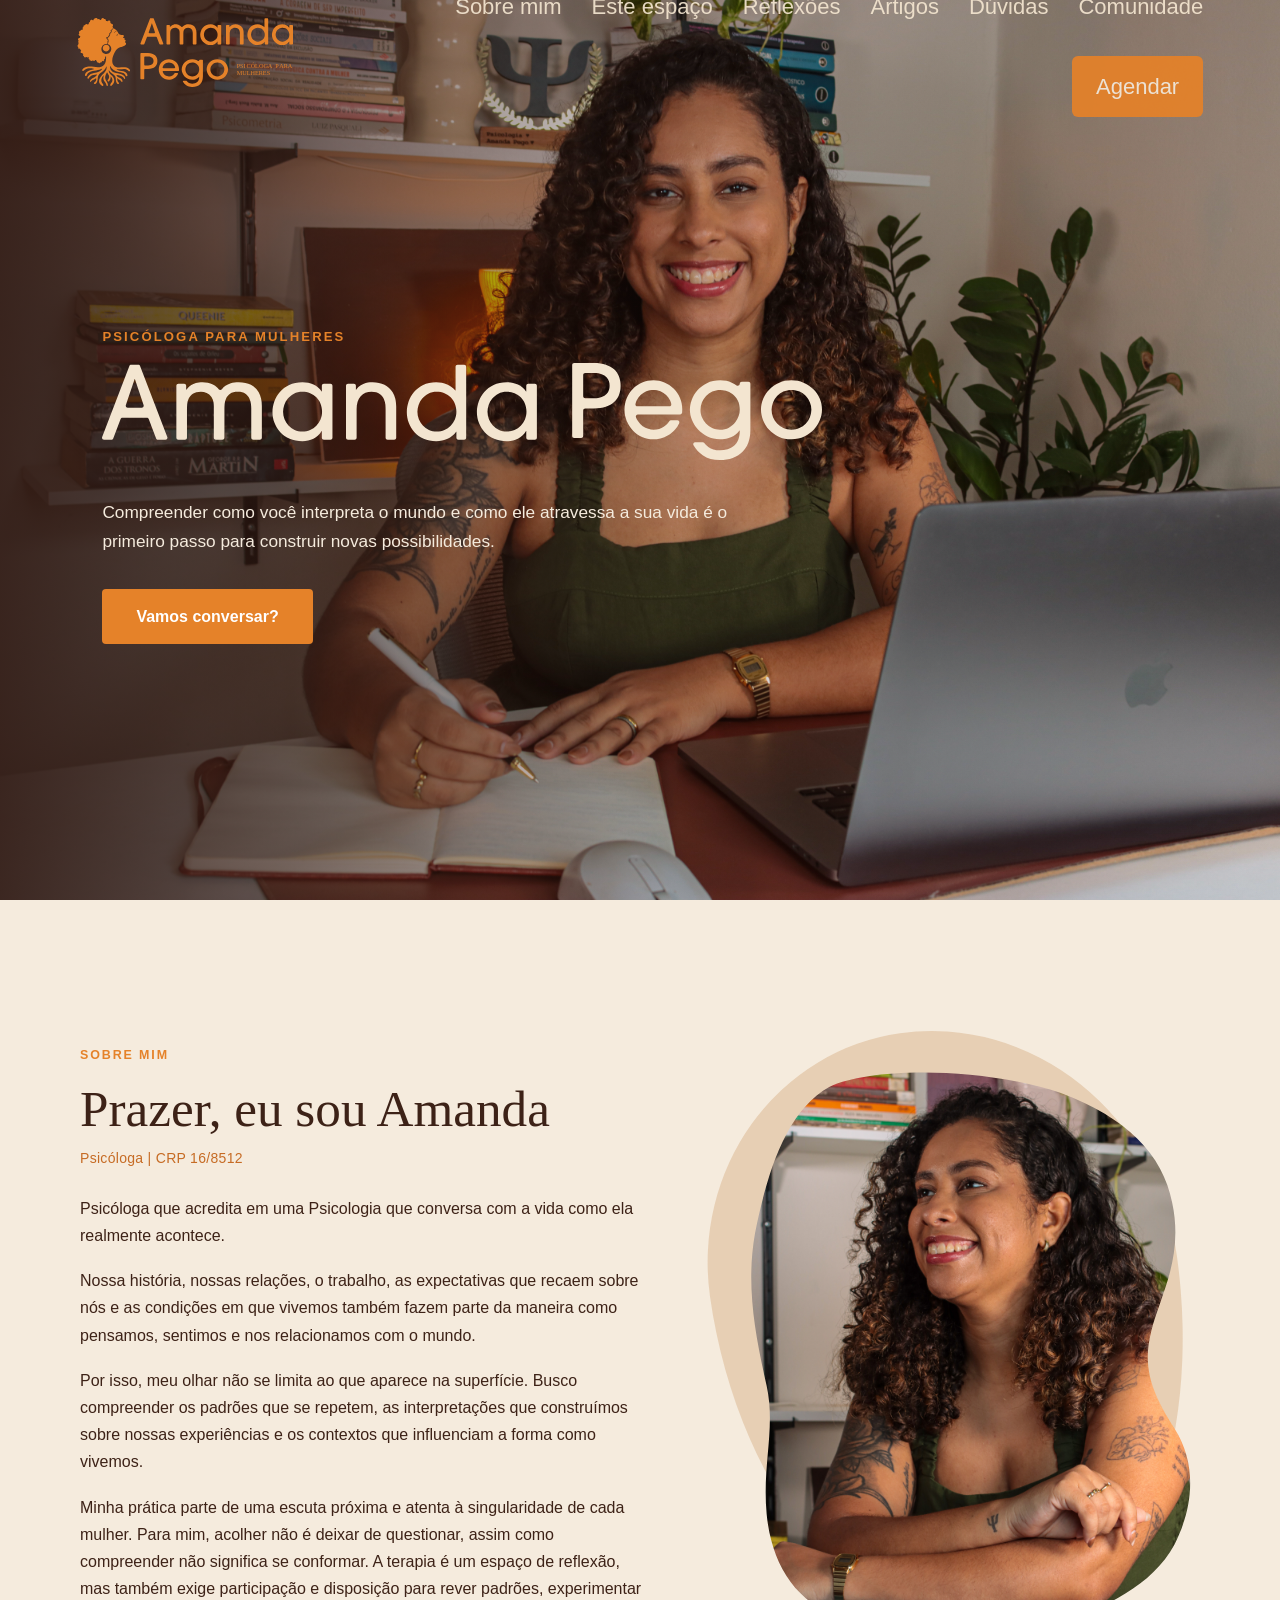
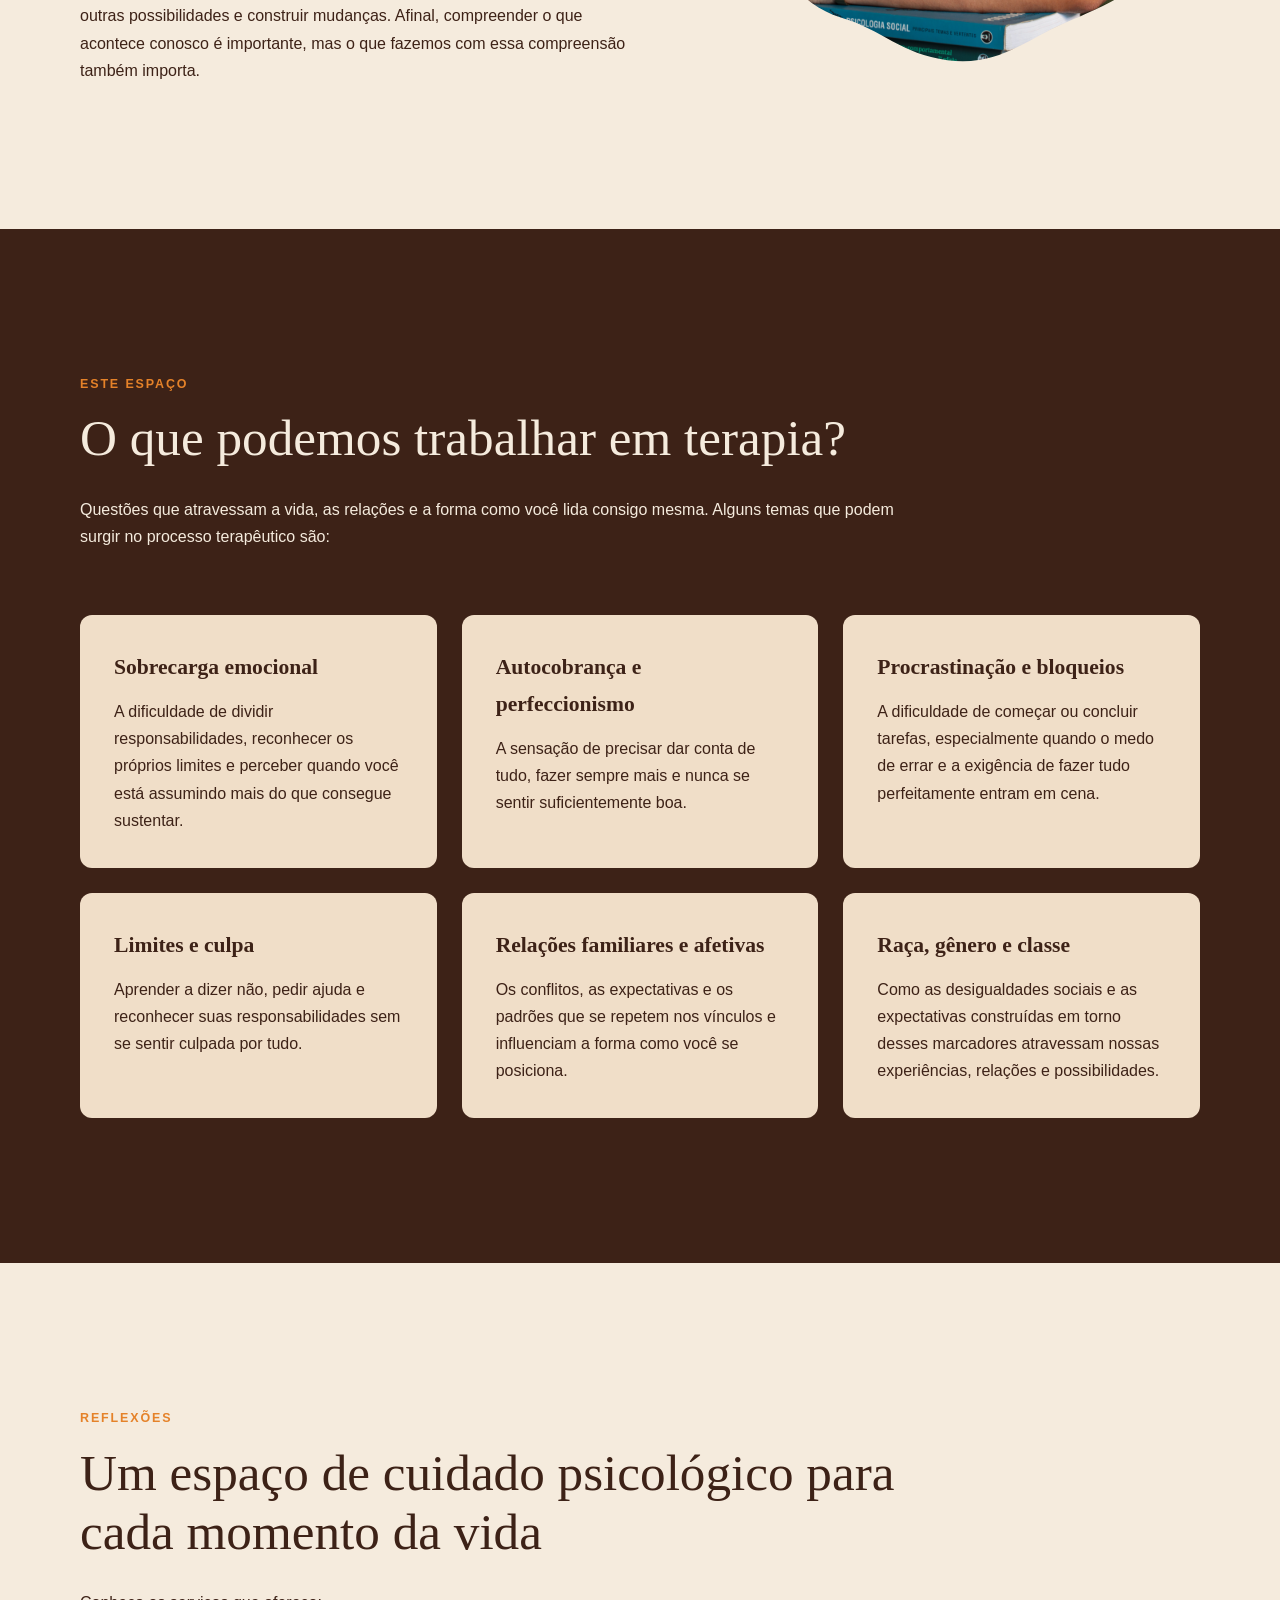
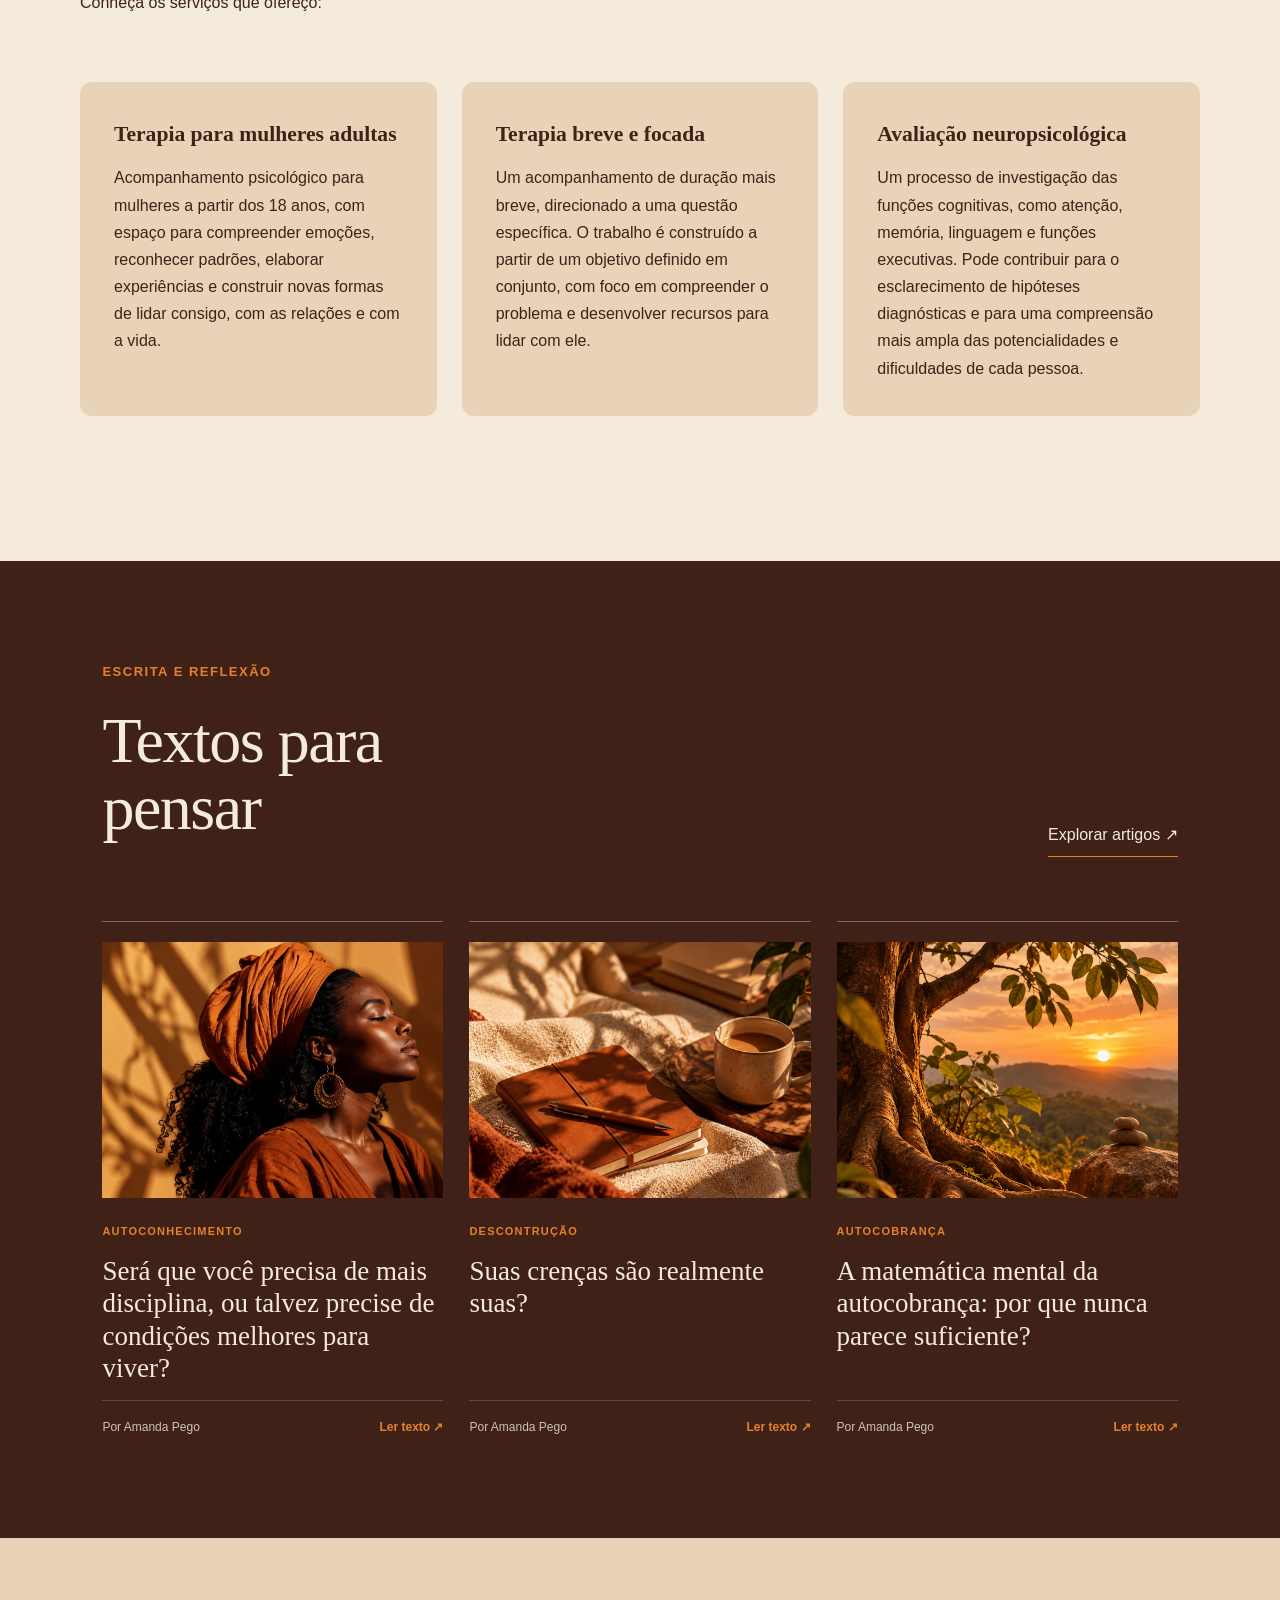
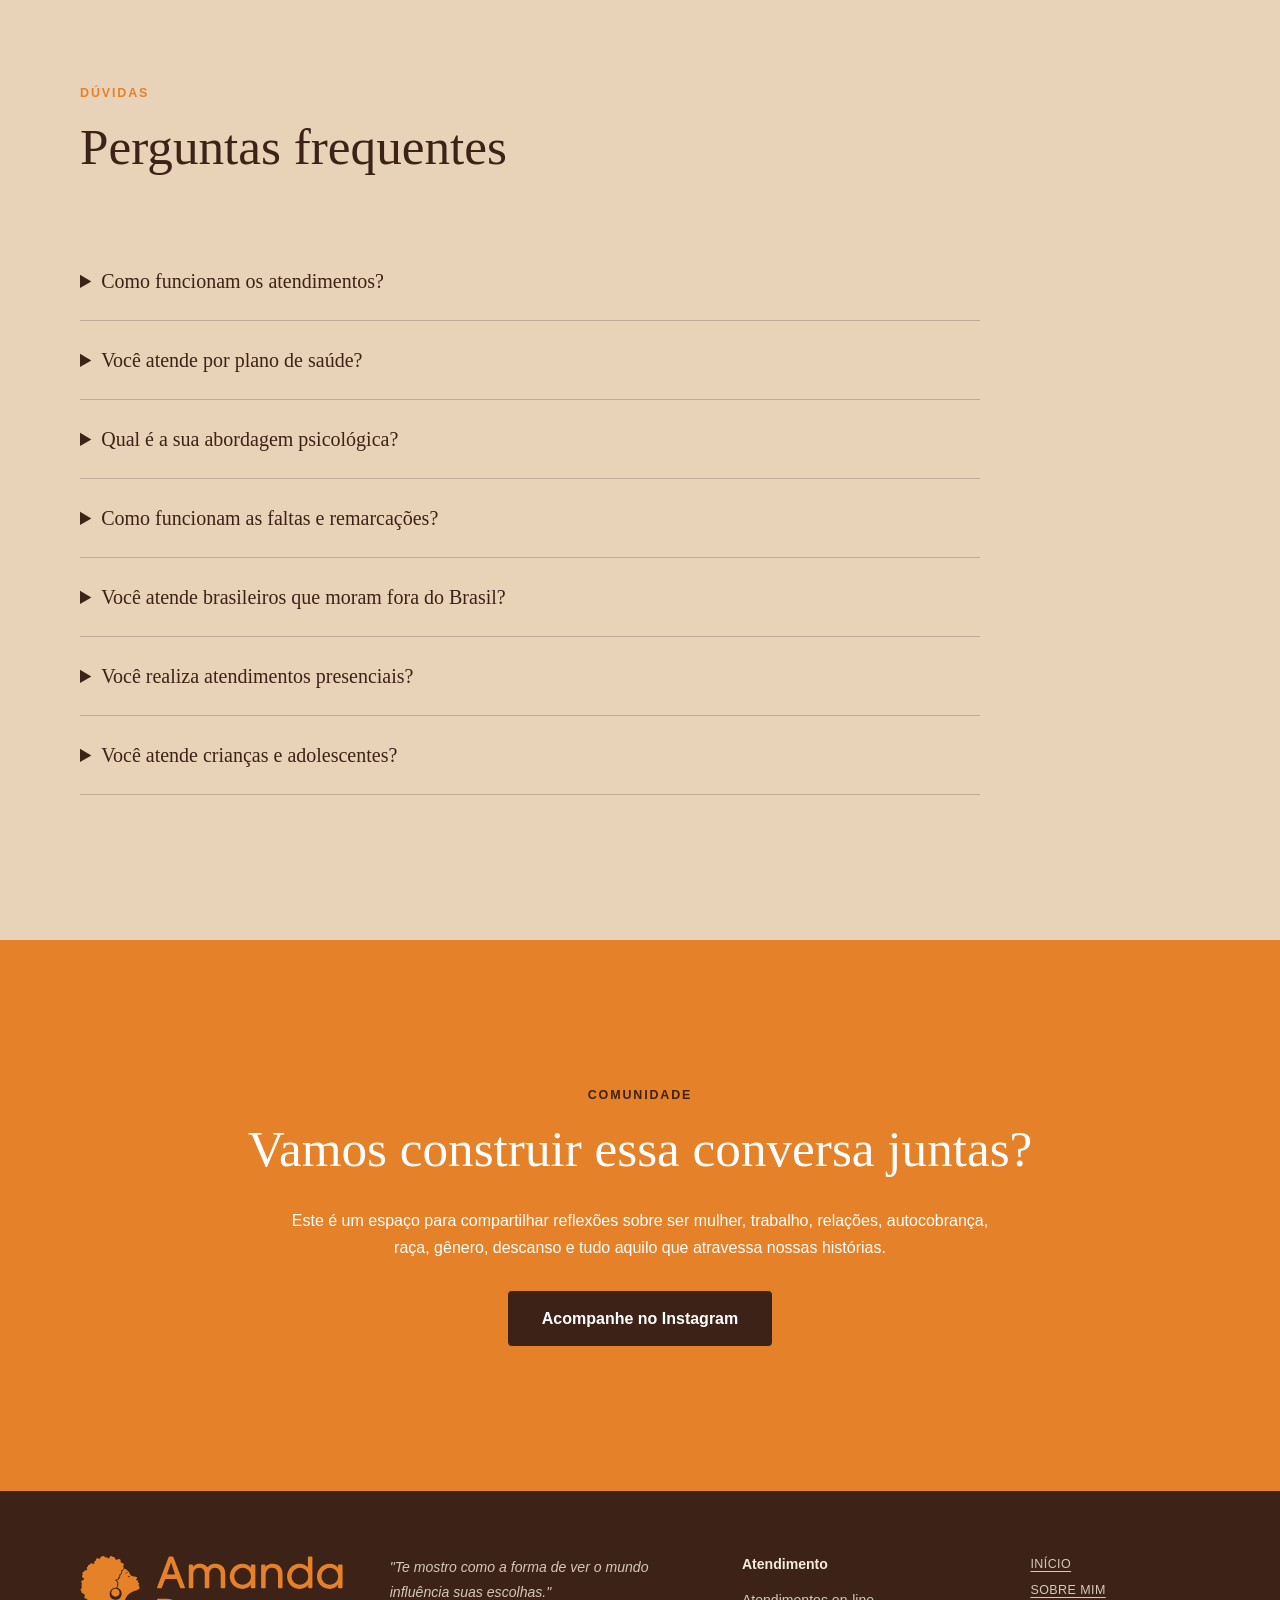
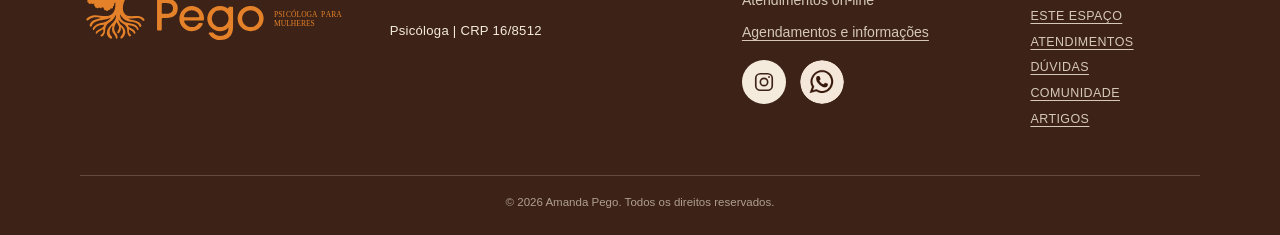
==== commit 62475fa0: "Add files via upload" ====
--- a/index.html
+++ b/index.html
@@ -98,7 +98,7 @@
 </div></section>
 
 <section class="pain" id="reflexoes"><div class="wrap">
- <div class="section-heading"><p class="kicker">Reflexões</p><h2>Um espaço de cuidado psicológico para cada momento da vida.</h2>
+ <div class="section-heading"><p class="kicker">Reflexões</p><h2>Um espaço de cuidado psicológico para cada momento da vida</h2>
  <p>Conheça os serviços que ofereço:</p></div>
  <div class="pain-grid">
   <article><h3>Terapia para mulheres adultas</h3><p>Acompanhamento psicológico para mulheres a partir dos 18 anos, com espaço para compreender emoções, reconhecer padrões, elaborar experiências e construir novas formas de lidar consigo, com as relações e com a vida.</p></article>
@@ -118,11 +118,8 @@
 
     <div class="artigos-cabecalho">
       <div>
-        <h2>Textos para<br> pensar.</h2>
-        <p class="artigos-intro">
-          Reflexões escritas por Amanda Pego sobre saúde emocional,
-          relações e os caminhos que construímos ao longo da vida.
-        </p>
+        <h2>Textos para<br> pensar</h2>
+
       </div>
 
       <a href="#lista-artigos" class="artigos-link">
@@ -244,7 +241,7 @@
 <section class="contact" id="comunidade"><div class="wrap community-box">
  <p class="kicker">Comunidade</p><h2>Vamos construir essa conversa juntas?</h2>
  <p>Este é um espaço para compartilhar reflexões sobre ser mulher, trabalho, relações, autocobrança, raça, gênero, descanso e tudo aquilo que atravessa nossas histórias.</p>
- <a class="btn" href="#">Acompanhe no Instagram</a>
+ <a class="btn" href="https://www.instagram.com/amandapego.psi/" target="_blank" rel="noopener noreferrer">Acompanhe no Instagram</a>
 </div></section>
 </main>
 
@@ -270,7 +267,7 @@
       <!-- Insira no href o link oficial de WhatsApp para agendamentos. -->
       <a href="#" class="footer-contact-link">Agendamentos e informações</a>
       <div class="footer-social" aria-label="Redes sociais">
-        <a href="#" class="footer-social-link" aria-label="Instagram" title="Instagram">
+        <a href="https://www.instagram.com/amandapego.psi/" class="footer-social-link" aria-label="Instagram" title="Instagram" target="_blank" rel="noopener noreferrer">
           <svg viewBox="0 0 24 24" aria-hidden="true"><rect x="3" y="3" width="18" height="18" rx="5"/><circle cx="12" cy="12" r="4"/><circle cx="17.5" cy="6.5" r="1" class="social-dot"/></svg>
         </a>
         <a href="#" class="footer-social-link footer-whatsapp-link" aria-label="WhatsApp" title="WhatsApp">
--- a/style.css
+++ b/style.css
@@ -973,8 +973,8 @@
 .footer-contact-link:hover,.footer-nav a:hover{color:var(--laranja)}
 .footer-nav{display:flex;flex-direction:column;align-items:flex-start;gap:7px}
 .footer-nav a{font-size:.78rem;line-height:1.5;letter-spacing:.035em;text-decoration:underline;text-underline-offset:3px;color:rgba(245,235,221,.9);transition:color .2s ease}
-.footer-bottom{display:flex;justify-content:space-between;gap:20px;border-top:1px solid rgba(245,235,221,.2);margin-top:46px;padding-top:18px}
-.footer-bottom p{font-size:.72rem;color:rgba(245,235,221,.62);margin:0;line-height:1.5}
+.footer-bottom{display:flex;justify-content:center;align-items:center;gap:20px;border-top:1px solid rgba(245,235,221,.2);margin-top:46px;padding-top:18px;text-align:center}
+.footer-bottom p{font-size:.72rem;color:rgba(245,235,221,.62);margin:0;line-height:1.5;text-align:center}
 
 @media(max-width:900px){
   .footer-grid{grid-template-columns:1fr 1.4fr;gap:34px 48px}
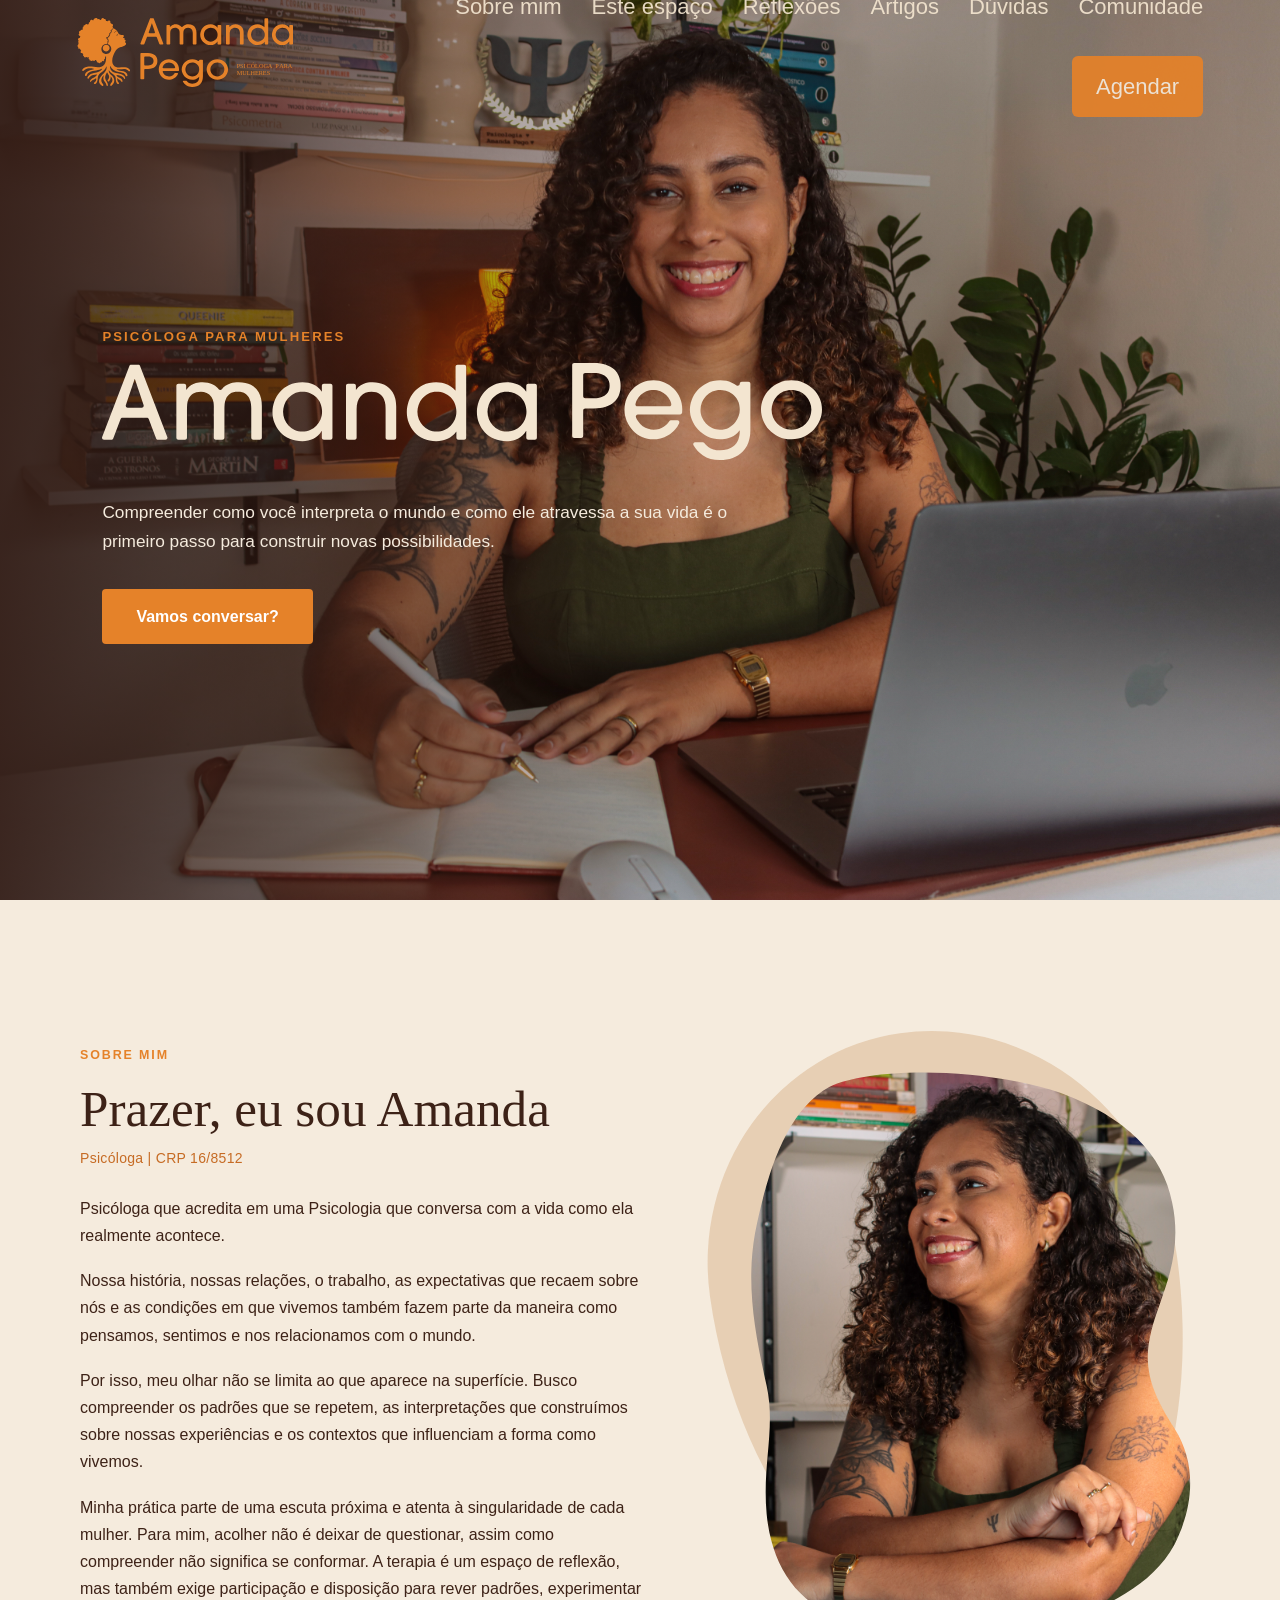
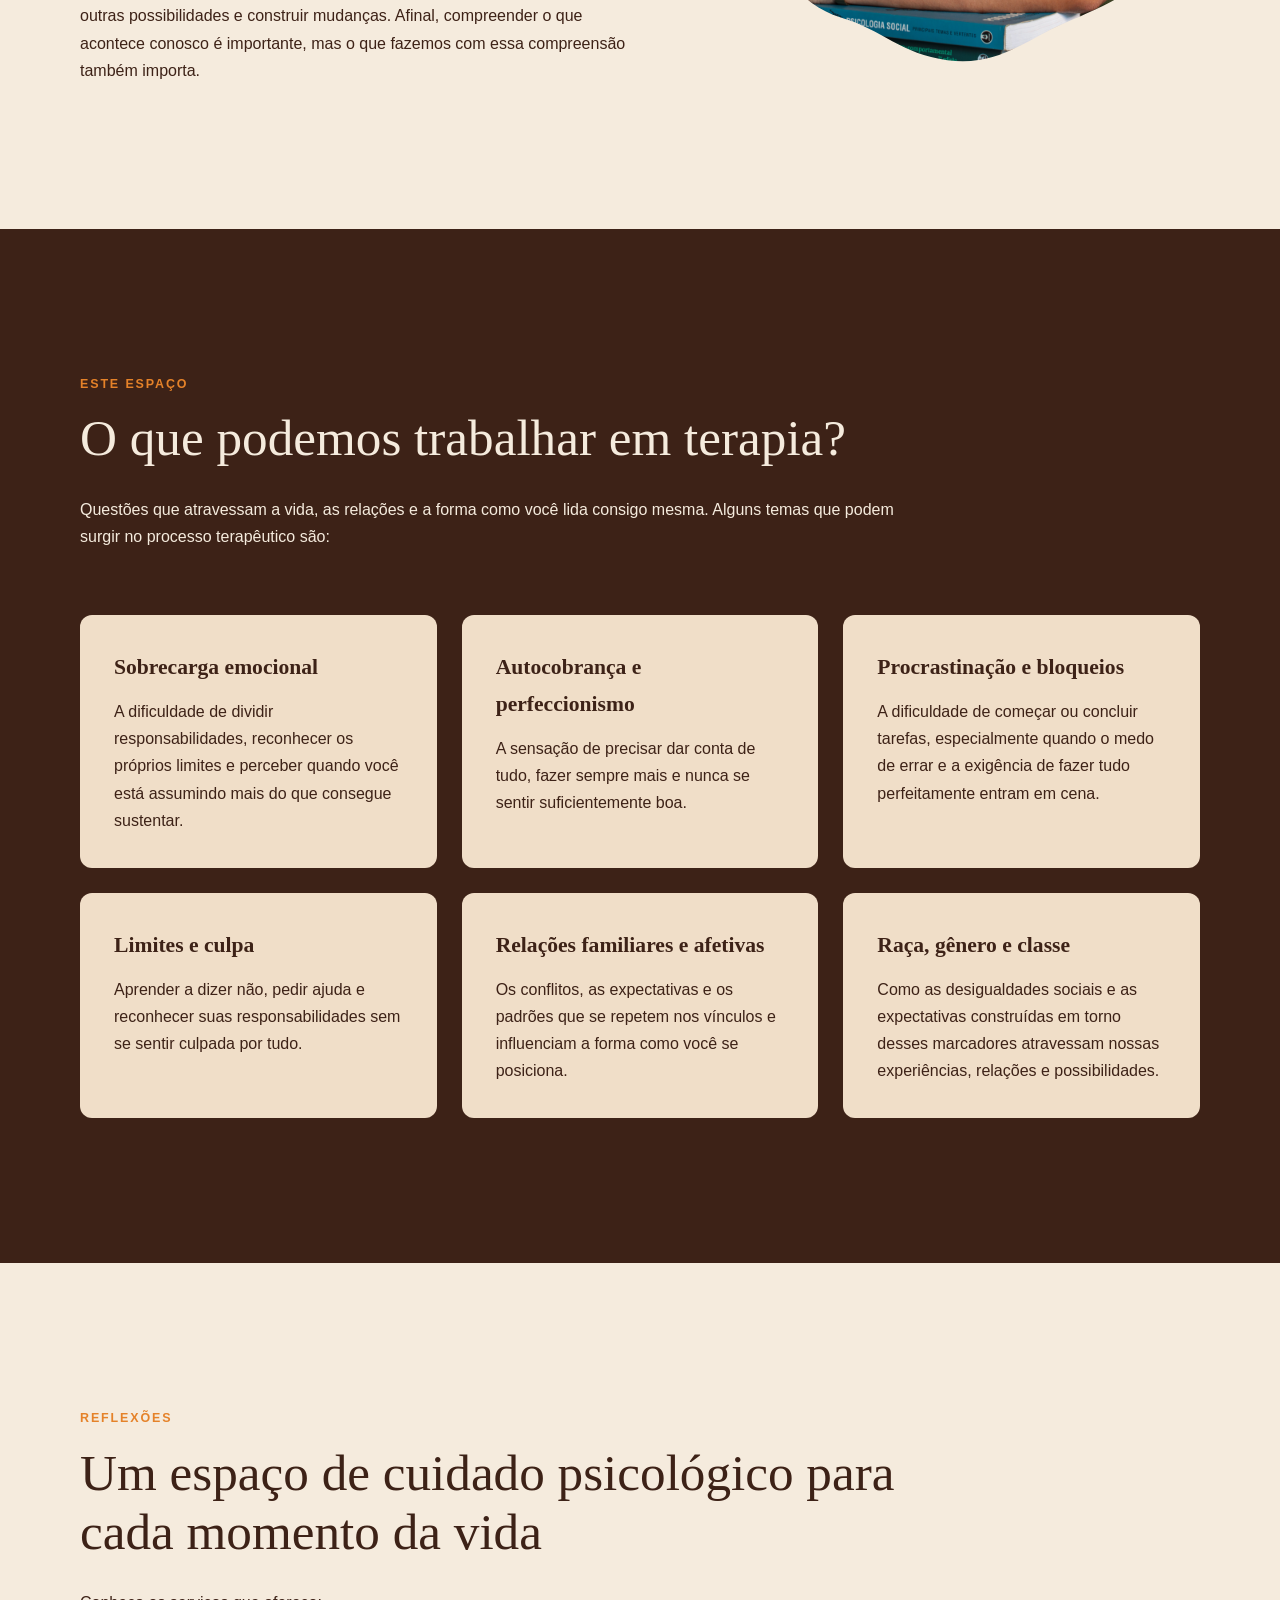
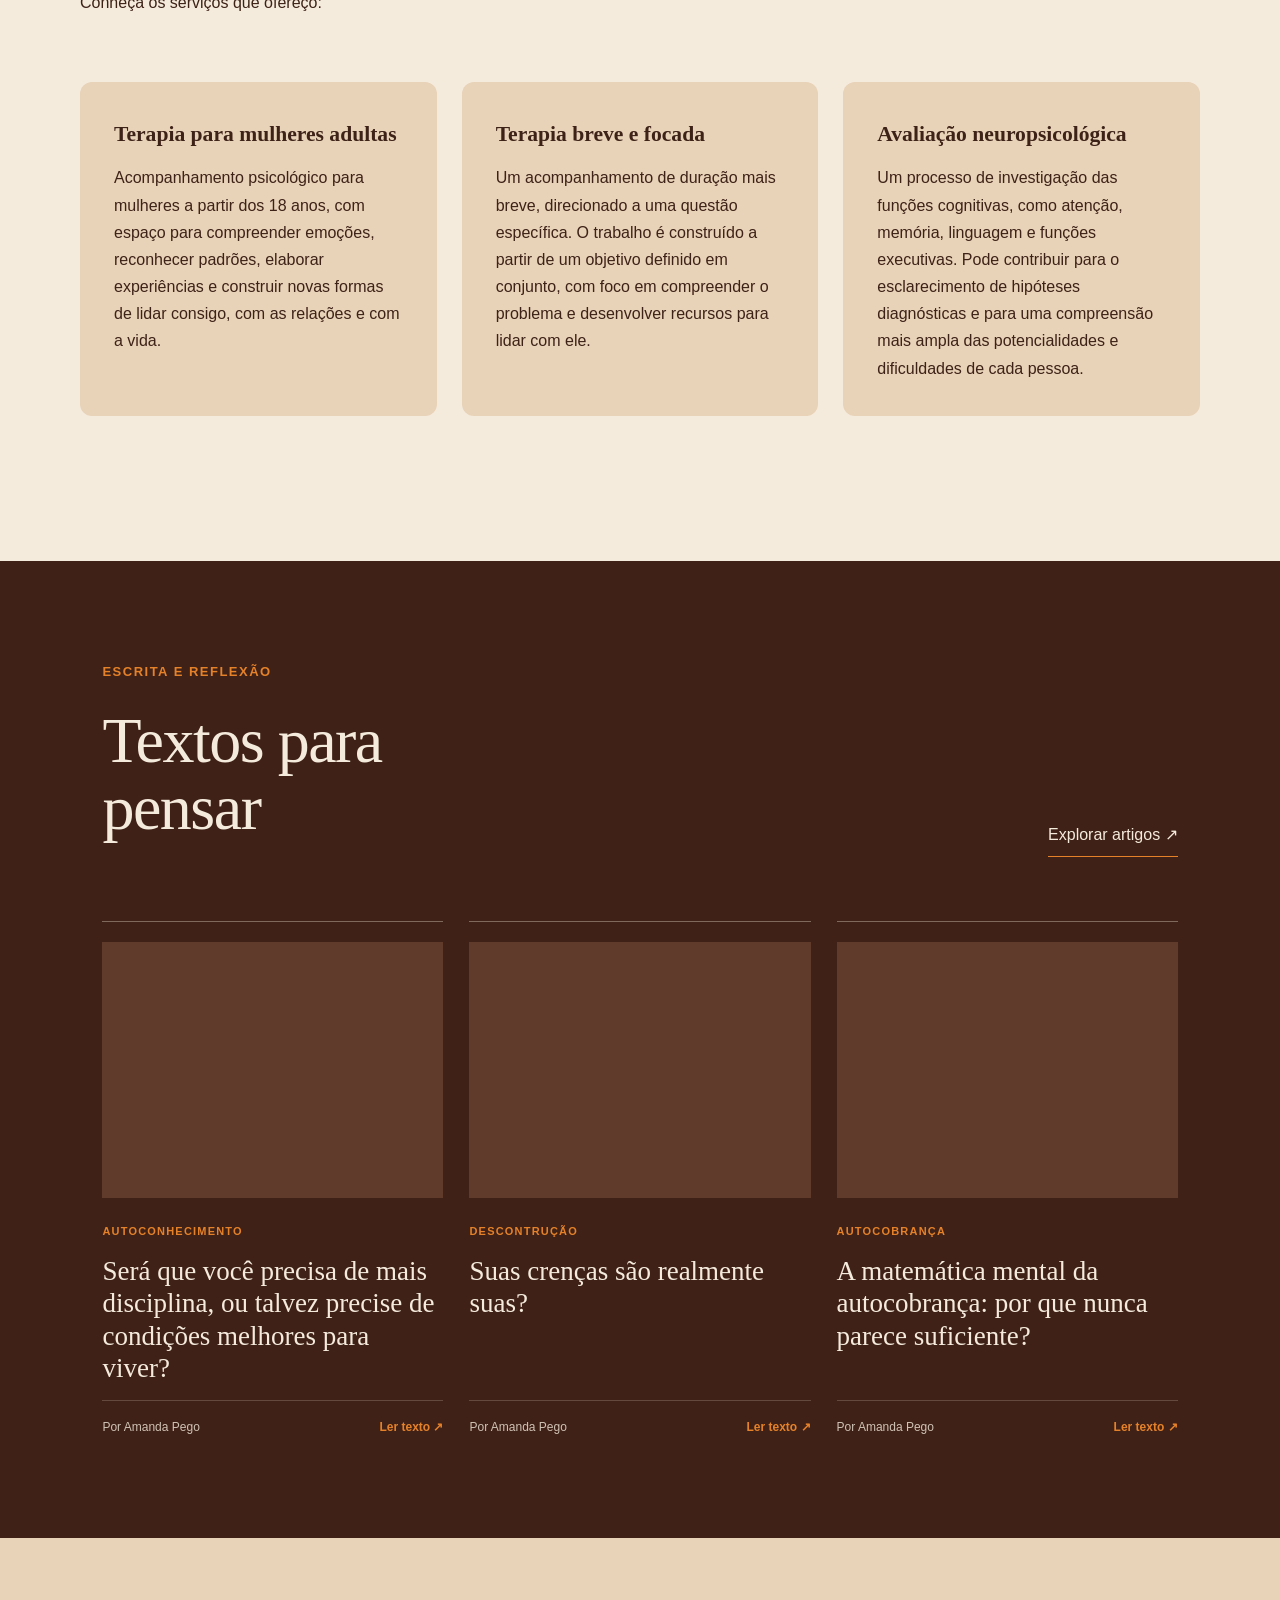
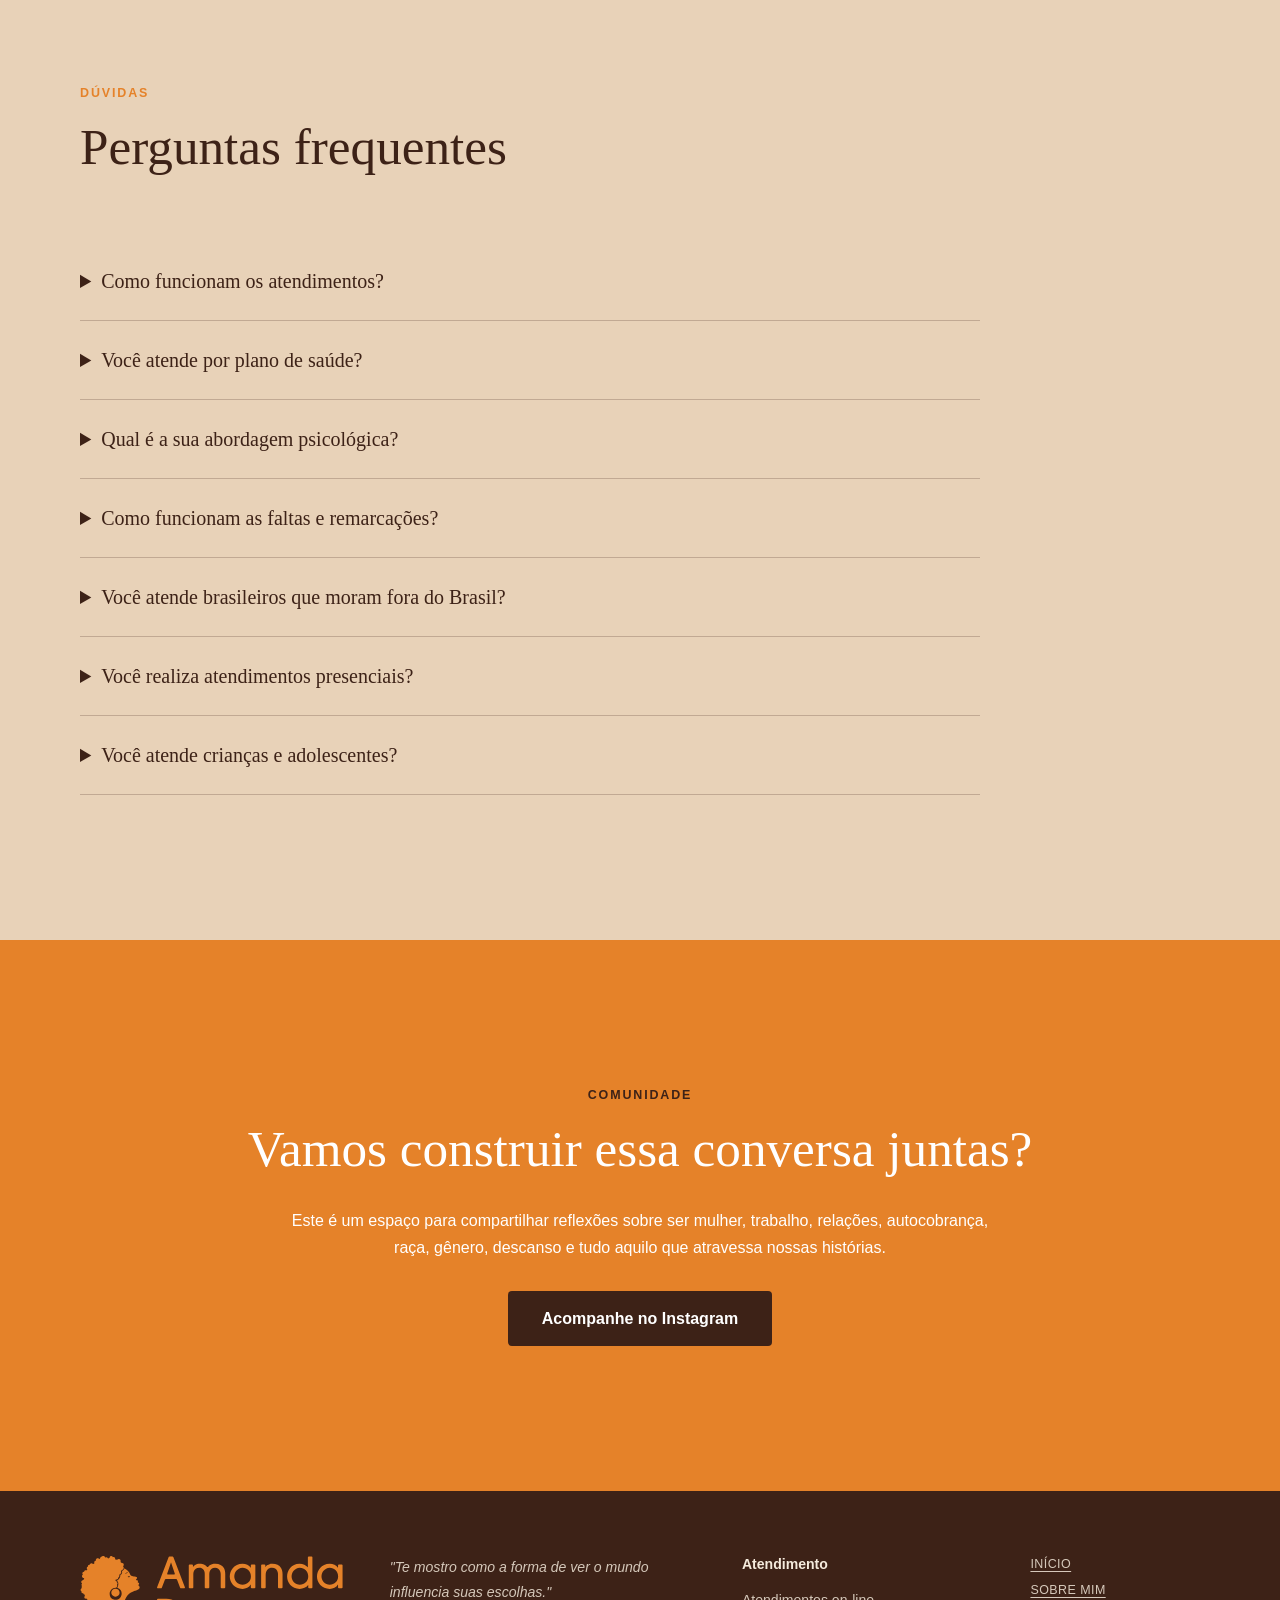
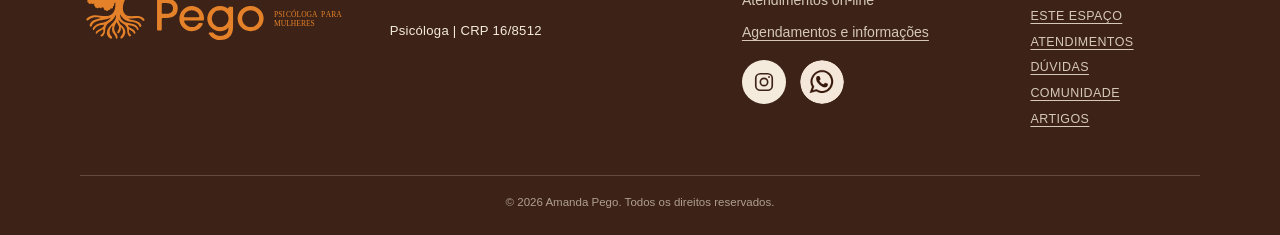
==== commit f677c7bb: "Add files via upload" ====
--- a/index.html
+++ b/index.html
@@ -256,7 +256,7 @@
 
     <!-- COLUNA 2: apresentação profissional -->
     <div class="footer-about">
-      <p><em>"Te mostro como a forma de ver o mundo influência suas escolhas."</em></p>
+      <p><em>"Te mostro como a forma de ver o mundo influencia suas escolhas."</em></p>
       <span class="footer-crp">Psicóloga | CRP 16/8512</span>
     </div>
 
